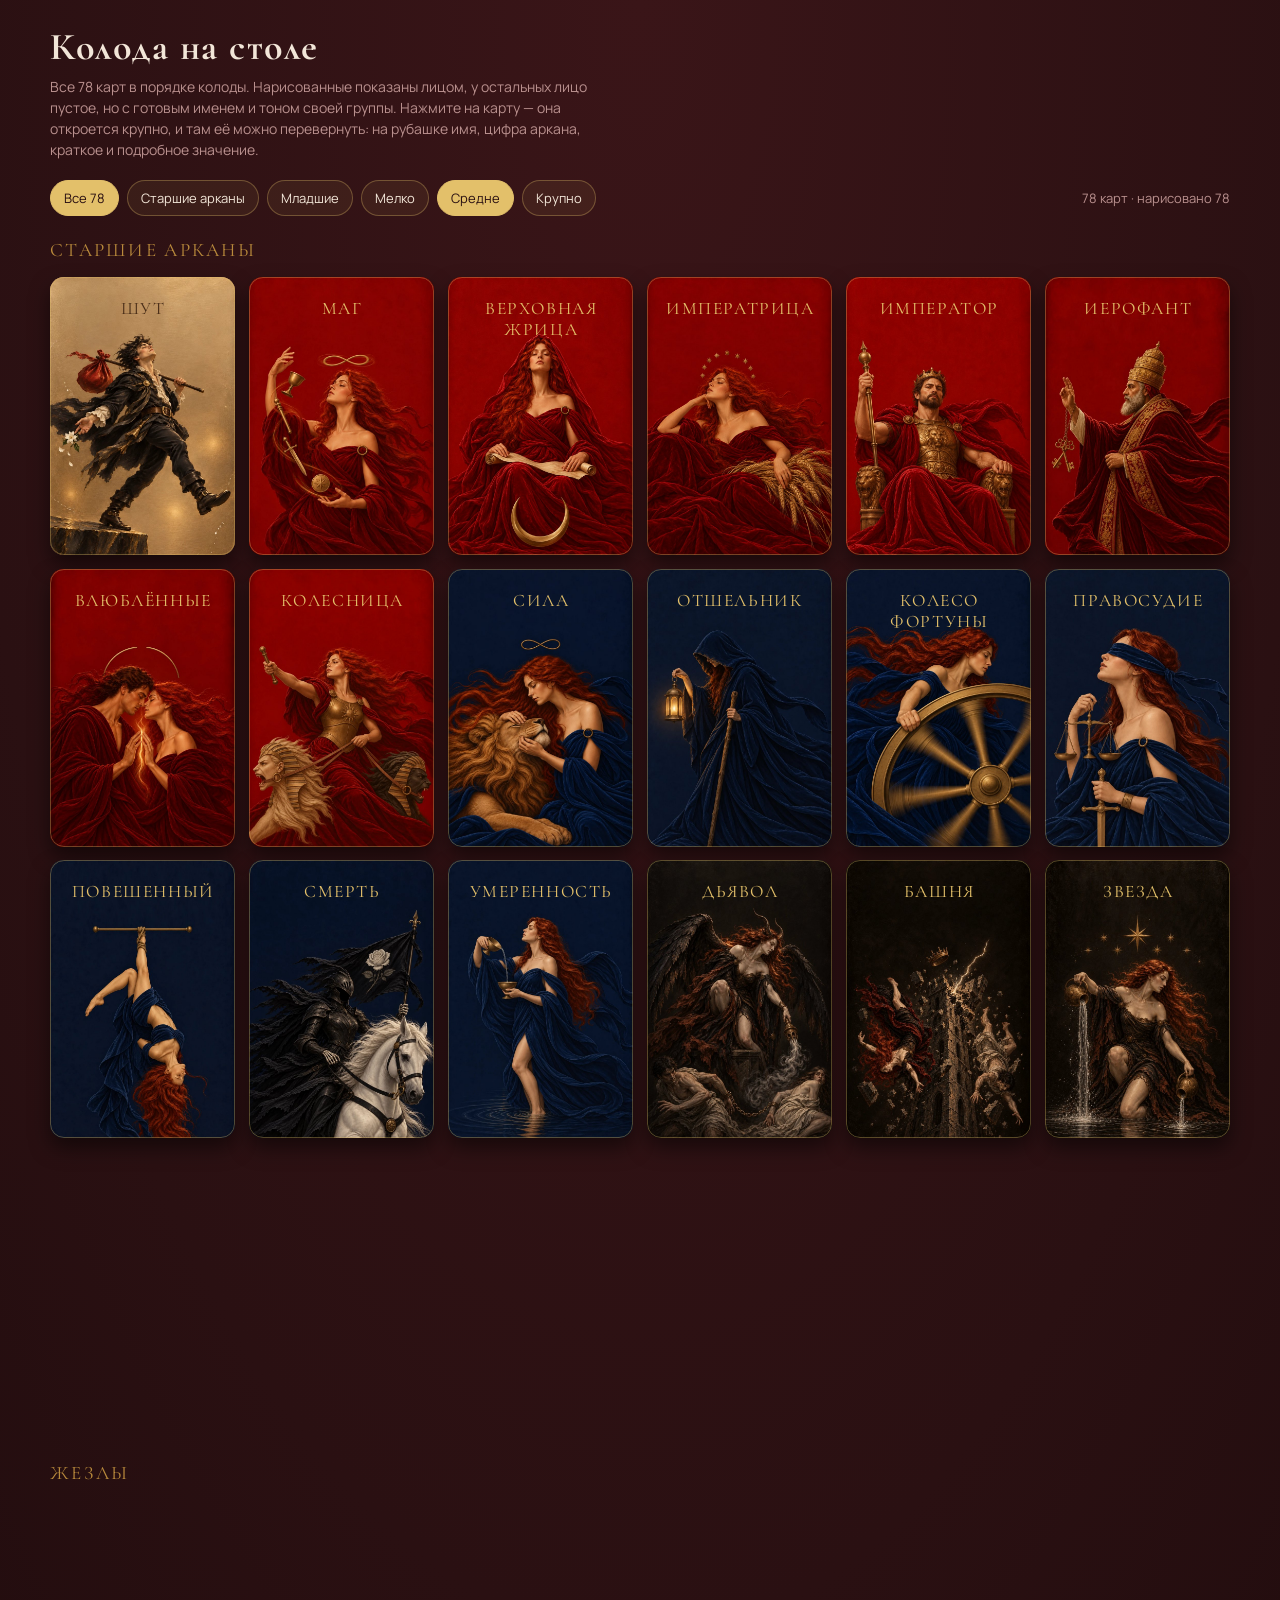
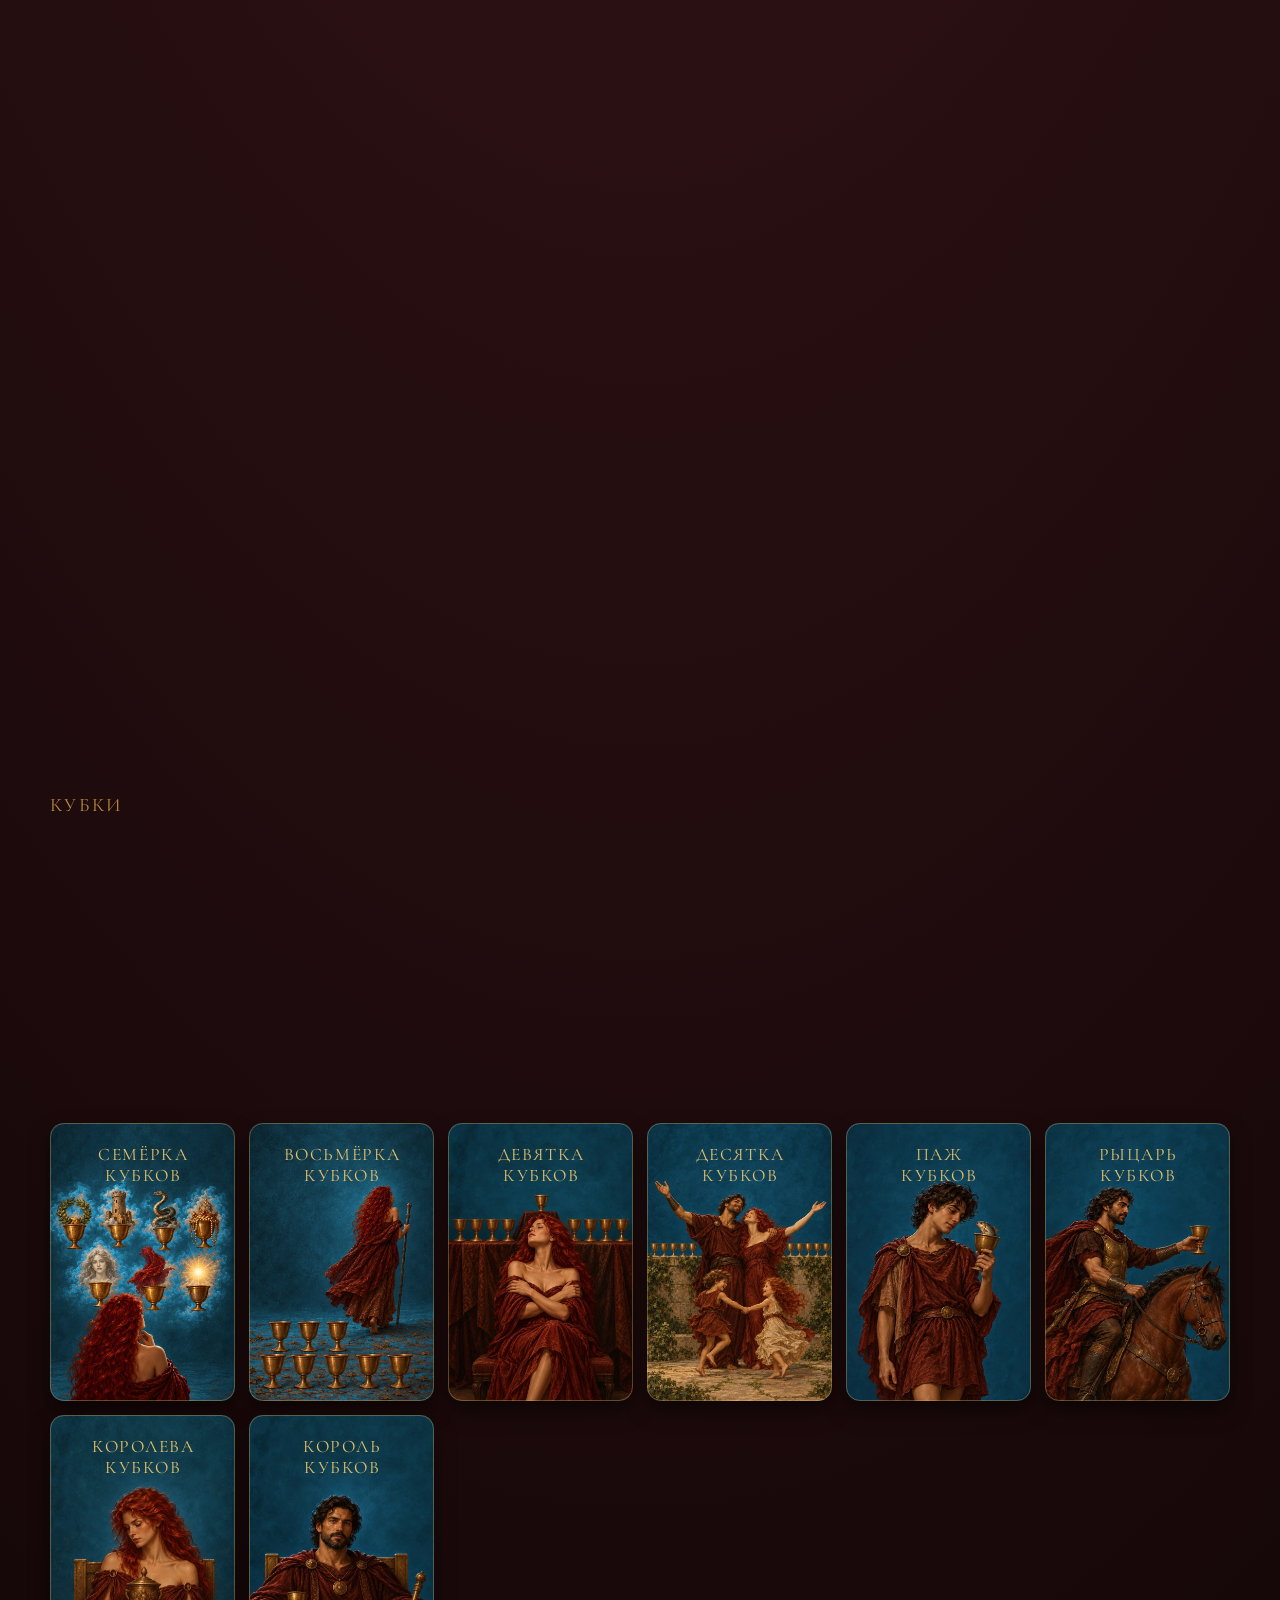
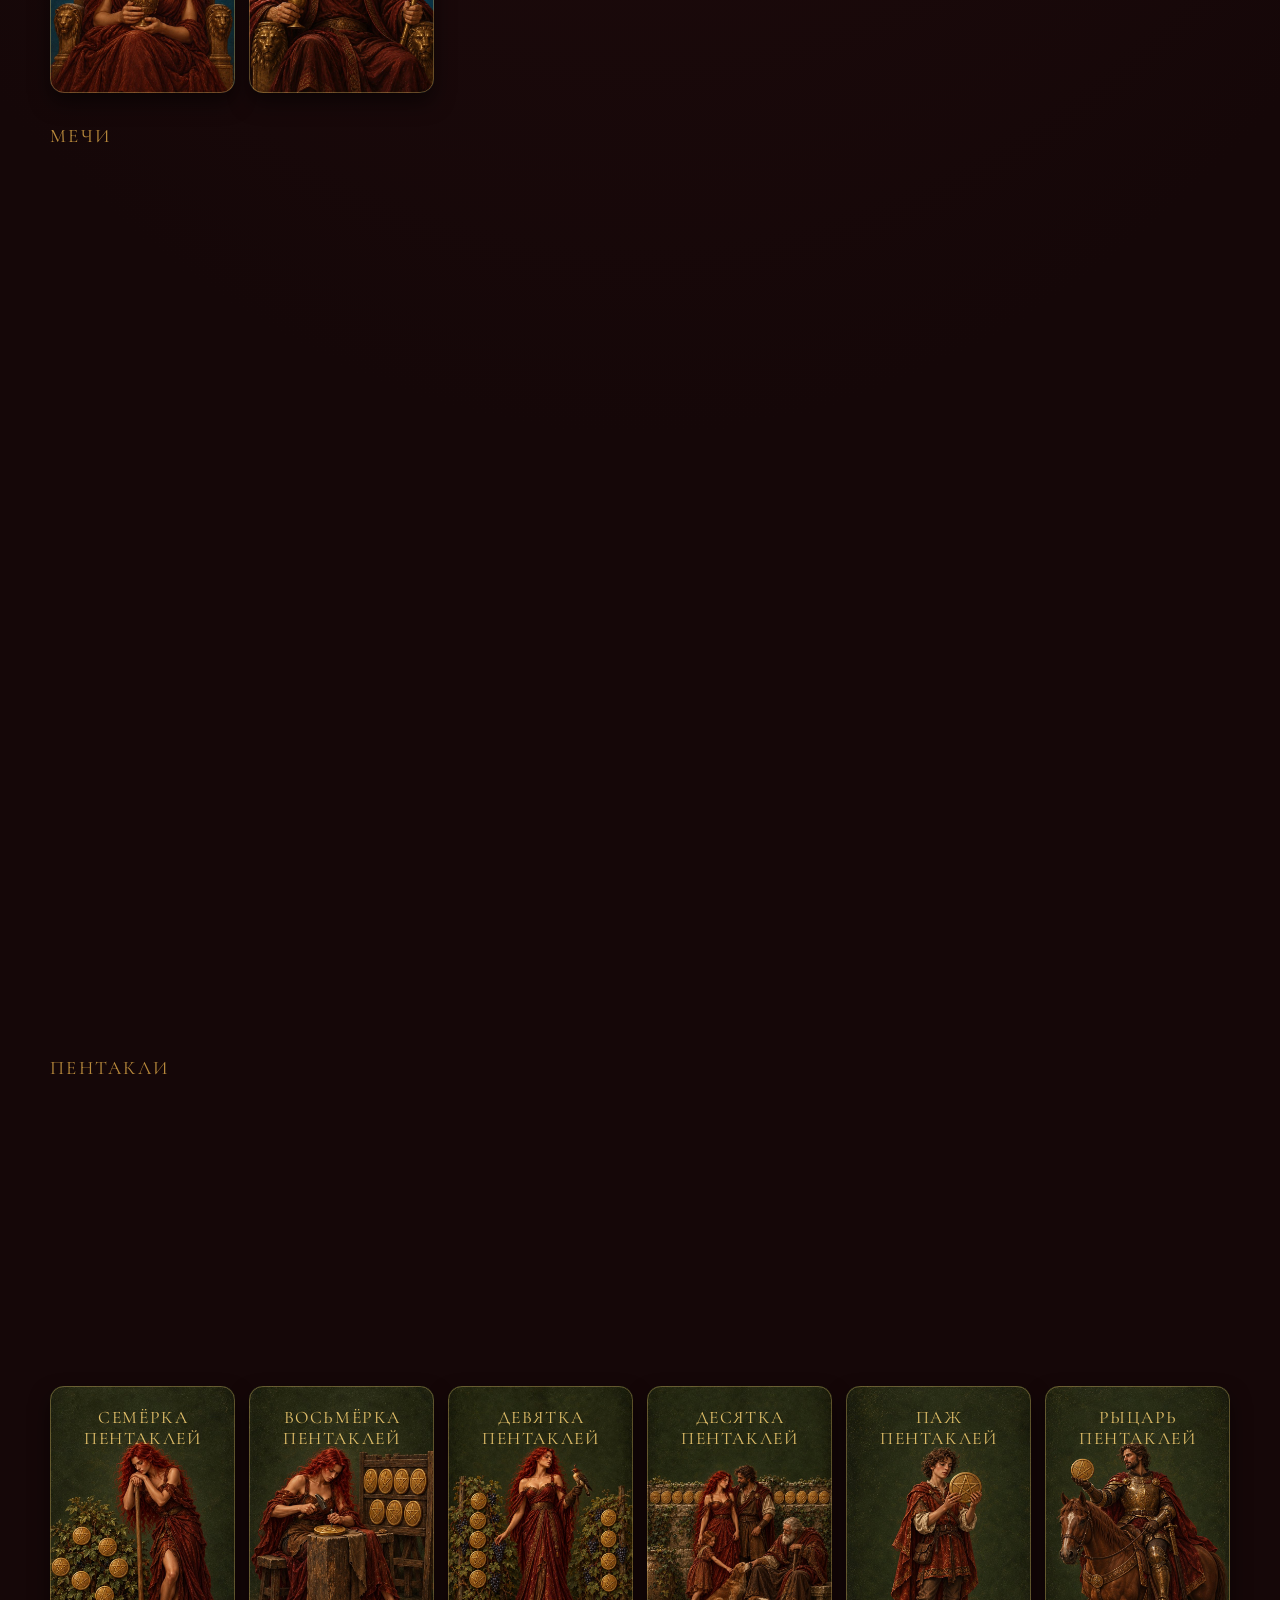
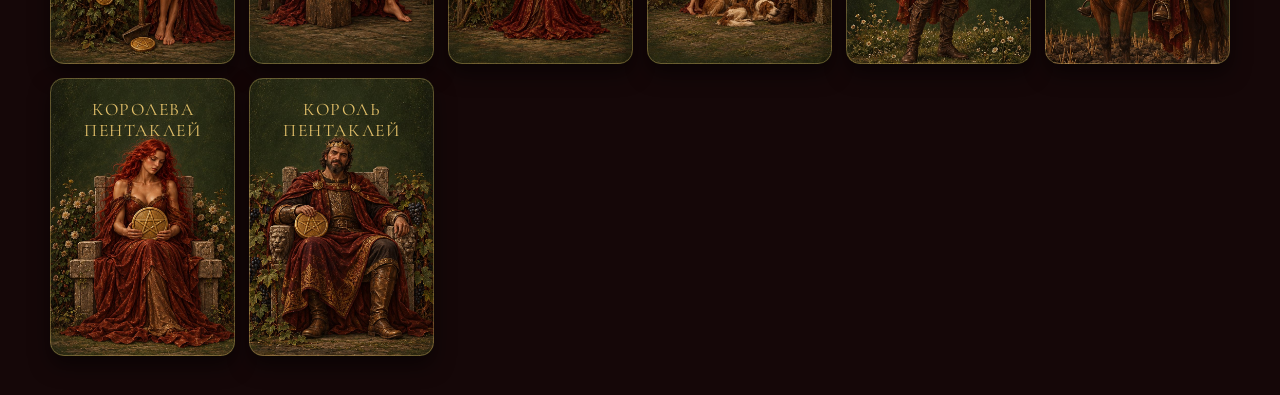
==== miniapp/deck.html @ 0ce5ab3e "Open the mini app's own door: signed API and a night-themed shell The mini app is becoming the produ" ====
<!doctype html>
<html lang="ru">
<head>
<meta charset="utf-8">
<meta name="viewport" content="width=device-width, initial-scale=1, viewport-fit=cover">
<meta name="robots" content="noindex">
<script src="https://telegram.org/js/telegram-web-app.js"></script>
<title>Колода на столе</title>
<!-- Ссылку на колоду посылают в переписке, и Telegram показывает её карточкой.
     Без этих строк карточка пустая; адрес здесь полный, потому что
     относительный в предпросмотре не раскрывается. -->
<meta property="og:type" content="website">
<meta property="og:title" content="Колода на столе">
<meta property="og:description" content="Все 78 карт: нажмите на карту, чтобы рассмотреть и перевернуть.">
<meta property="og:image" content="https://e4e4ulin-oss.github.io/tarot-bot/cover.jpg">
<meta name="twitter:card" content="summary_large_image">
<style>
  /* Доска из 78 карт; тап открывает карту крупно поверх неё.
     Размеры текста заданы в долях ширины карты, поэтому одна и та же вёрстка
     работает и на миниатюре, и на развороте. */
  :root {
    --bg: #2A1012;
    --bg-deep: #150708;
    --paper: #F2E6D8;
    --muted: #B9908E;
    --gold: #E3C06A;
    --gold-dim: #B98A3C;
    --radius: 14px;
    --card-min: 180px;

    --tone-fool: #B98D5B;
    --tone-major-1: #8F0303;
    --tone-major-2: #101A33;
    --tone-major-3: #15120F;
    --tone-wands: #6D1A01;
    --tone-cups: #123A4A;
    --tone-swords: #29232B;
    --tone-pentacles: #262813;

    --font-display: "Cormorant Garamond", Georgia, "Times New Roman", serif;
    --font-ui: "Manrope", system-ui, -apple-system, "Segoe UI", sans-serif;
    color-scheme: dark;
  }

  body {
    margin: 0;
    background: radial-gradient(120% 70% at 50% 0%, #3A1518 0%, var(--bg) 45%, var(--bg-deep) 100%);
    color: var(--paper);
    font-family: var(--font-ui);
    -webkit-font-smoothing: antialiased;
  }

  .wrap { max-width: 1180px; margin: 0 auto; padding: 24px 16px calc(40px + env(safe-area-inset-bottom, 0px)); }

  header h1 {
    font-family: var(--font-display);
    font-size: clamp(26px, 5vw, 38px);
    letter-spacing: .04em;
    margin: 0 0 6px;
    text-wrap: balance;
  }
  header p { margin: 0; color: var(--muted); font-size: 14px; line-height: 1.5; max-width: 62ch; }

  .toolbar { display: flex; flex-wrap: wrap; gap: 8px; align-items: center; margin: 20px 0 22px; }
  .chip {
    font: inherit; font-size: 13px; padding: 7px 13px; min-height: 36px;
    border-radius: 999px;
    border: 1px solid rgba(227, 192, 106, .32);
    background: rgba(227, 192, 106, .07);
    color: var(--paper); cursor: pointer;
  }
  .chip[aria-pressed="true"] { background: var(--gold); border-color: var(--gold); color: #2A1012; }
  .chip:focus-visible, .card:focus-visible, .close:focus-visible { outline: 2px solid var(--gold); outline-offset: 3px; }
  .count { color: var(--muted); font-size: 13px; margin-left: auto; }

  .grid { display: grid; grid-template-columns: repeat(auto-fill, minmax(var(--card-min), 1fr)); gap: 14px; }
  .group-title {
    grid-column: 1 / -1;
    font-family: var(--font-display);
    font-size: 19px; letter-spacing: .12em; text-transform: uppercase;
    color: var(--gold-dim); margin: 18px 0 2px;
  }
  .group-title:first-child { margin-top: 0; }

  /* --- карта --- */
  .slot { perspective: 1200px; container-type: inline-size; }
  .card {
    position: relative; width: 100%; aspect-ratio: 2 / 3;
    transform-style: preserve-3d;
    transition: transform 620ms cubic-bezier(.2, .8, .2, 1);
    border: 0; padding: 0; background: none; display: block; cursor: pointer;
  }
  .card.flipped { transform: rotateY(180deg); }

  .side {
    position: absolute; inset: 0;
    border-radius: var(--radius); overflow: hidden;
    backface-visibility: hidden; -webkit-backface-visibility: hidden;
    box-shadow: 0 1px 0 rgba(255,228,184,.18) inset, 0 10px 20px rgba(0,0,0,.5);
  }
  .side::after {
    content: ""; position: absolute; inset: 0; border-radius: inherit;
    border: 1px solid rgba(227,192,106,.34); pointer-events: none;
  }
  .side img { width: 100%; height: 100%; object-fit: cover; display: block; }
  .back { transform: rotateY(180deg); }

  .face { background: var(--tone, var(--tone-major-1)); }
  .face.pending::before {
    content: ""; position: absolute;
    left: 12%; right: 12%; top: 30%; bottom: 10%;
    border: 1px dashed color-mix(in srgb, var(--card-ink) 30%, transparent);
    border-radius: 8px;
  }
  .face.pending .waiting {
    position: absolute; left: 0; right: 0; top: 54%;
    text-align: center;
    font-size: 11px; font-size: 5cqw;
    letter-spacing: .16em; text-transform: uppercase;
    color: color-mix(in srgb, var(--card-ink) 50%, transparent);
  }

  /* Лицо: только имя */
  .title {
    position: absolute; top: 8%; left: 6%; right: 6%;
    text-align: center;
    color: var(--card-ink, var(--gold));
    font-family: var(--font-display);
    line-height: 1.1;
  }
  .title .name { font-size: 17px; font-size: 9.5cqw; letter-spacing: .09em; text-indent: .09em; }
  .title .name.second { margin-top: .08em; }

  /* Рубашка: имя с цифрой, краткое, подробное */
  .copy {
    position: absolute;
    left: 21.5%; right: 21.5%; top: 24%; bottom: 27%;
    display: flex; flex-direction: column; justify-content: flex-start;
    gap: .9em;
    text-align: center;
    font-family: var(--font-display);
    color: var(--card-ink, var(--gold));
  }
  .copy .name { font-size: 11px; font-size: 6cqw; letter-spacing: .08em; line-height: 1.12; }
  .copy .name.second { margin-top: .08em; }
  .copy .motto {
    font-family: var(--font-ui);
    font-size: 7px; font-size: 3.1cqw;
    letter-spacing: .1em; text-transform: uppercase;
    color: color-mix(in srgb, var(--card-ink, var(--gold)) 70%, transparent);
    margin-top: .5em;
  }
  .copy .card-text {
    font-size: 9px; font-size: 5cqw;
    line-height: 1.35;
    color: color-mix(in srgb, var(--card-ink, var(--gold)) 88%, transparent);
  }
  .numeral { font-size: .64em; letter-spacing: .08em; opacity: .85; }

  /* --- разворот --- */
  .viewer {
    position: fixed; inset: 0; z-index: 10;
    display: flex; flex-direction: column; align-items: center; justify-content: center;
    gap: 18px;
    padding: calc(16px + env(safe-area-inset-top, 0px)) 16px calc(16px + env(safe-area-inset-bottom, 0px));
    background: rgba(12, 5, 6, .88);
    backdrop-filter: blur(8px);
  }
  .viewer[hidden] { display: none; }
  .viewer .slot { width: min(86vw, calc((100svh - 150px) / 1.5), 420px); }
  .viewer .card { box-shadow: none; }
  .viewer-hint { color: var(--muted); font-size: 13px; letter-spacing: .06em; text-transform: uppercase; }
  .close {
    position: absolute; top: calc(10px + env(safe-area-inset-top, 0px)); right: 12px;
    width: 44px; height: 44px; border-radius: 999px;
    border: 1px solid rgba(227,192,106,.3);
    background: rgba(0,0,0,.35); color: var(--paper);
    font-size: 20px; line-height: 1; cursor: pointer;
  }

  @media (prefers-reduced-motion: reduce) { .card { transition-duration: 1ms; } }

  /* В Telegram страница лежит под системной шторкой: нижний отступ по вырезу */
  html.in-telegram body { padding-bottom: env(safe-area-inset-bottom); }
</style>
<link rel="stylesheet" href="https://fonts.googleapis.com/css2?family=Cormorant+Garamond:wght@400;500&family=Manrope:wght@400;500&display=swap">
</head>
<body>

<div class="wrap">
  <header>
    <h1>Колода на столе</h1>
    <p>Все 78 карт в порядке колоды. Нарисованные показаны лицом, у остальных лицо пустое,
      но с готовым именем и тоном своей группы. Нажмите на карту — она откроется крупно,
      и там её можно перевернуть: на рубашке имя, цифра аркана, краткое и подробное значение.</p>
  </header>

  <div class="toolbar">
    <button class="chip" data-filter="all" aria-pressed="true">Все 78</button>
    <button class="chip" data-filter="major">Старшие арканы</button>
    <button class="chip" data-filter="minor">Младшие</button>
    <button class="chip" data-size="132">Мелко</button>
    <button class="chip" data-size="180" aria-pressed="true">Средне</button>
    <button class="chip" data-size="264">Крупно</button>
    <span class="count" id="count"></span>
  </div>

  <div class="grid" id="grid"></div>
</div>

<div class="viewer" id="viewer" hidden>
  <button class="close" id="close" aria-label="Закрыть">✕</button>
  <div class="slot" id="viewer-slot"></div>
  <div class="viewer-hint" id="viewer-hint">Нажмите на карту, чтобы перевернуть</div>
</div>

<script>
  const GOLD = 'var(--gold)';
  const DARK = '#4A2E18';
  // Telegram кэширует мини-приложение надолго. Бот открывает колоду с меткой
  // времени в адресе, и эту же метку страница приписывает к своим файлам:
  // перерисованная карта тогда доезжает, а не остаётся прежней.
  const STAMP = new URLSearchParams(location.search).get('v');
  const V = STAMP ? `?v=${encodeURIComponent(STAMP)}` : '';

  const TONES = {
    fool:      { bg: 'var(--tone-fool)',      ink: DARK, back: 'backs/back-fool.jpg' },
    major1:    { bg: 'var(--tone-major-1)',   ink: GOLD, back: 'backs/back-major1.jpg' },
    major2:    { bg: 'var(--tone-major-2)',   ink: GOLD, back: 'backs/back-major2.jpg' },
    major3:    { bg: 'var(--tone-major-3)',   ink: GOLD, back: 'backs/back-major3.jpg' },
    wands:     { bg: 'var(--tone-wands)',     ink: GOLD, back: 'backs/back-wands.jpg' },
    cups:      { bg: 'var(--tone-cups)',      ink: GOLD, back: 'backs/back-cups.jpg' },
    swords:    { bg: 'var(--tone-swords)',    ink: GOLD, back: 'backs/back-swords.jpg' },
    pentacles: { bg: 'var(--tone-pentacles)', ink: GOLD, back: 'backs/back-pentacles.jpg' },
  };
  const SUIT_TITLES = {
    major: 'Старшие арканы', wands: 'Жезлы', cups: 'Кубки', swords: 'Мечи', pentacles: 'Пентакли',
  };
  // Нарисованные карты: лицо берётся из cards/, остальные показывают пустое поле
  const PAINTED = new Set(["major_00", "major_01", "major_02", "major_03", "major_04", "major_05", "major_06", "major_07", "major_08", "major_09", "major_10", "major_11", "major_12", "major_13", "major_14", "major_15", "major_16", "major_17", "major_18", "major_19", "major_20", "major_21", "wands_01", "wands_02", "wands_03", "wands_04", "wands_05", "wands_06", "wands_07", "wands_08", "wands_09", "wands_10", "wands_11", "wands_12", "wands_13", "wands_14", "cups_01", "cups_02", "cups_03", "cups_04", "cups_05", "cups_06", "cups_07", "cups_08", "cups_09", "cups_10", "cups_11", "cups_12", "cups_13", "cups_14", "swords_01", "swords_02", "swords_03", "swords_04", "swords_05", "swords_06", "swords_07", "swords_08", "swords_09", "swords_10", "swords_11", "swords_12", "swords_13", "swords_14", "pentacles_01", "pentacles_02", "pentacles_03", "pentacles_04", "pentacles_05", "pentacles_06", "pentacles_07", "pentacles_08", "pentacles_09", "pentacles_10", "pentacles_11", "pentacles_12", "pentacles_13", "pentacles_14"]);

  function toneFor(card) {
    if (card.group !== 'major') return TONES[card.group];
    if (card.order === 0) return TONES.fool;
    if (card.order <= 7) return TONES.major1;
    if (card.order <= 14) return TONES.major2;
    return TONES.major3;
  }

  // Имя занимает максимум две строки: одно слово — цифра на вторую строку,
  // два слова — вторым словом, цифра сразу за ним.
  function nameLines(card, withNumeral) {
    const words = card.name.toUpperCase().split(/\s+/);
    const numeral = withNumeral && card.numeral
      ? `<span class="numeral">(${card.numeral})</span>` : '';
    if (words.length === 1) return [words[0], numeral];
    const [first, ...rest] = words;
    return [first, [rest.join(' '), numeral].filter(Boolean).join(' ')];
  }

  function nameHtml(card, withNumeral) {
    const [one, two] = nameLines(card, withNumeral);
    return `<div class="name">${one}</div>` + (two ? `<div class="name second">${two}</div>` : '');
  }

  // Краткое описание: одна строка, не длиннее двух слов
  function motto(card) {
    return card.mini.split(',')[0].trim().split(/\s+/).slice(0, 2).join(' ');
  }

  function cardHtml(card) {
    const tone = toneFor(card);
    const painted = PAINTED.has(card.id) ? `cards/${card.id}.jpg${V}` : null;
    return `
      <button class="card" aria-label="${card.name}" aria-pressed="false">
        <div class="side face${painted ? '' : ' pending'}" style="--tone:${tone.bg};--card-ink:${tone.ink}">
          ${painted ? `<img src="${painted}" alt="${card.name}">` : ''}
          <div class="title">${nameHtml(card, false)}</div>
          ${painted ? '' : '<div class="waiting">не нарисована</div>'}
        </div>
        <div class="side back" style="--card-ink:${tone.ink}">
          <img src="${tone.back}${V}" alt="Рубашка карты" loading="lazy">
          <div class="copy">
            <div>${nameHtml(card, true)}<div class="motto">${motto(card)}</div></div>
            <div class="card-text">${card.text}</div>
          </div>
        </div>
      </button>`;
  }

  // --- разворот ---
  const viewer = document.getElementById('viewer');
  const viewerSlot = document.getElementById('viewer-slot');
  const viewerHint = document.getElementById('viewer-hint');
  let lastOpener = null;

  function openCard(card, opener) {
    lastOpener = opener;
    viewerSlot.innerHTML = cardHtml(card);
    const big = viewerSlot.querySelector('.card');
    big.addEventListener('click', () => {
      const flipped = big.classList.toggle('flipped');
      big.setAttribute('aria-pressed', String(flipped));
      viewerHint.textContent = flipped ? 'Обратная сторона' : 'Нажмите на карту, чтобы перевернуть';
    });
    viewerHint.textContent = 'Нажмите на карту, чтобы перевернуть';
    viewer.hidden = false;
    document.getElementById('close').focus();
  }

  function closeCard() {
    viewer.hidden = true;
    viewerSlot.textContent = '';
    if (lastOpener) lastOpener.focus();
  }

  document.getElementById('close').addEventListener('click', closeCard);
  viewer.addEventListener('click', (event) => { if (event.target === viewer) closeCard(); });
  document.addEventListener('keydown', (event) => {
    if (event.key === 'Escape' && !viewer.hidden) closeCard();
  });

  // --- доска ---
  const grid = document.getElementById('grid');
  const count = document.getElementById('count');
  let cards = [];

  function render(filter) {
    grid.textContent = '';
    const shown = cards.filter((c) =>
      filter === 'all' || (filter === 'major' ? c.group === 'major' : c.group !== 'major'));

    let currentGroup = null;
    for (const card of shown) {
      if (card.group !== currentGroup) {
        currentGroup = card.group;
        const heading = document.createElement('div');
        heading.className = 'group-title';
        heading.textContent = SUIT_TITLES[currentGroup] || currentGroup;
        grid.append(heading);
      }
      const slot = document.createElement('div');
      slot.className = 'slot';
      slot.innerHTML = cardHtml(card);
      const button = slot.querySelector('.card');
      button.addEventListener('click', () => openCard(card, button));
      grid.append(slot);
    }
    count.textContent = `${shown.length} карт · нарисовано ${cards.filter((c) => PAINTED.has(c.id)).length}`;
  }

  fetch(`cards.json${V}`)
    .then((r) => r.json())
    .then((data) => { cards = data; render('all'); })
    .catch(() => { count.textContent = 'Не удалось загрузить колоду'; });

  function pressGroup(chip, group) {
    for (const other of document.querySelectorAll(`.chip[data-${group}]`)) {
      other.setAttribute('aria-pressed', String(other === chip));
    }
  }

  for (const chip of document.querySelectorAll('.chip[data-filter]')) {
    chip.addEventListener('click', () => { pressGroup(chip, 'filter'); render(chip.dataset.filter); });
  }
  for (const chip of document.querySelectorAll('.chip[data-size]')) {
    chip.addEventListener('click', () => {
      document.documentElement.style.setProperty('--card-min', chip.dataset.size + 'px');
      pressGroup(chip, 'size');
    });
  }
</script>

<script>
  // --- Telegram ---
  // Страница должна работать и в обычном браузере: внутри Telegram появляется
  // window.Telegram.WebApp, снаружи — нет, и тогда весь этот блок просто молчит.
  (function () {
    const tg = window.Telegram && window.Telegram.WebApp;
    if (!tg) return;

    tg.ready();
    tg.expand();
    const ink = getComputedStyle(document.documentElement);
    const deep = ink.getPropertyValue('--bg-deep').trim();
    if (tg.setHeaderColor) tg.setHeaderColor(deep);
    if (tg.setBackgroundColor) tg.setBackgroundColor(deep);
    document.documentElement.classList.add('in-telegram');

    // Системная кнопка «назад» закрывает разворот, а не приложение
    const viewer = document.getElementById('viewer');
    const close = document.getElementById('close');
    tg.BackButton.onClick(() => close.click());

    new MutationObserver(() => {
      if (viewer.hidden) tg.BackButton.hide();
      else tg.BackButton.show();
    }).observe(viewer, { attributes: true, attributeFilter: ['hidden'] });

    // Отклик на переворот карты: тихий, короткий
    document.addEventListener('click', (event) => {
      if (!event.target.closest('.card')) return;
      if (tg.HapticFeedback) tg.HapticFeedback.impactOccurred('light');
    }, true);
  })();
</script>
</body>
</html>
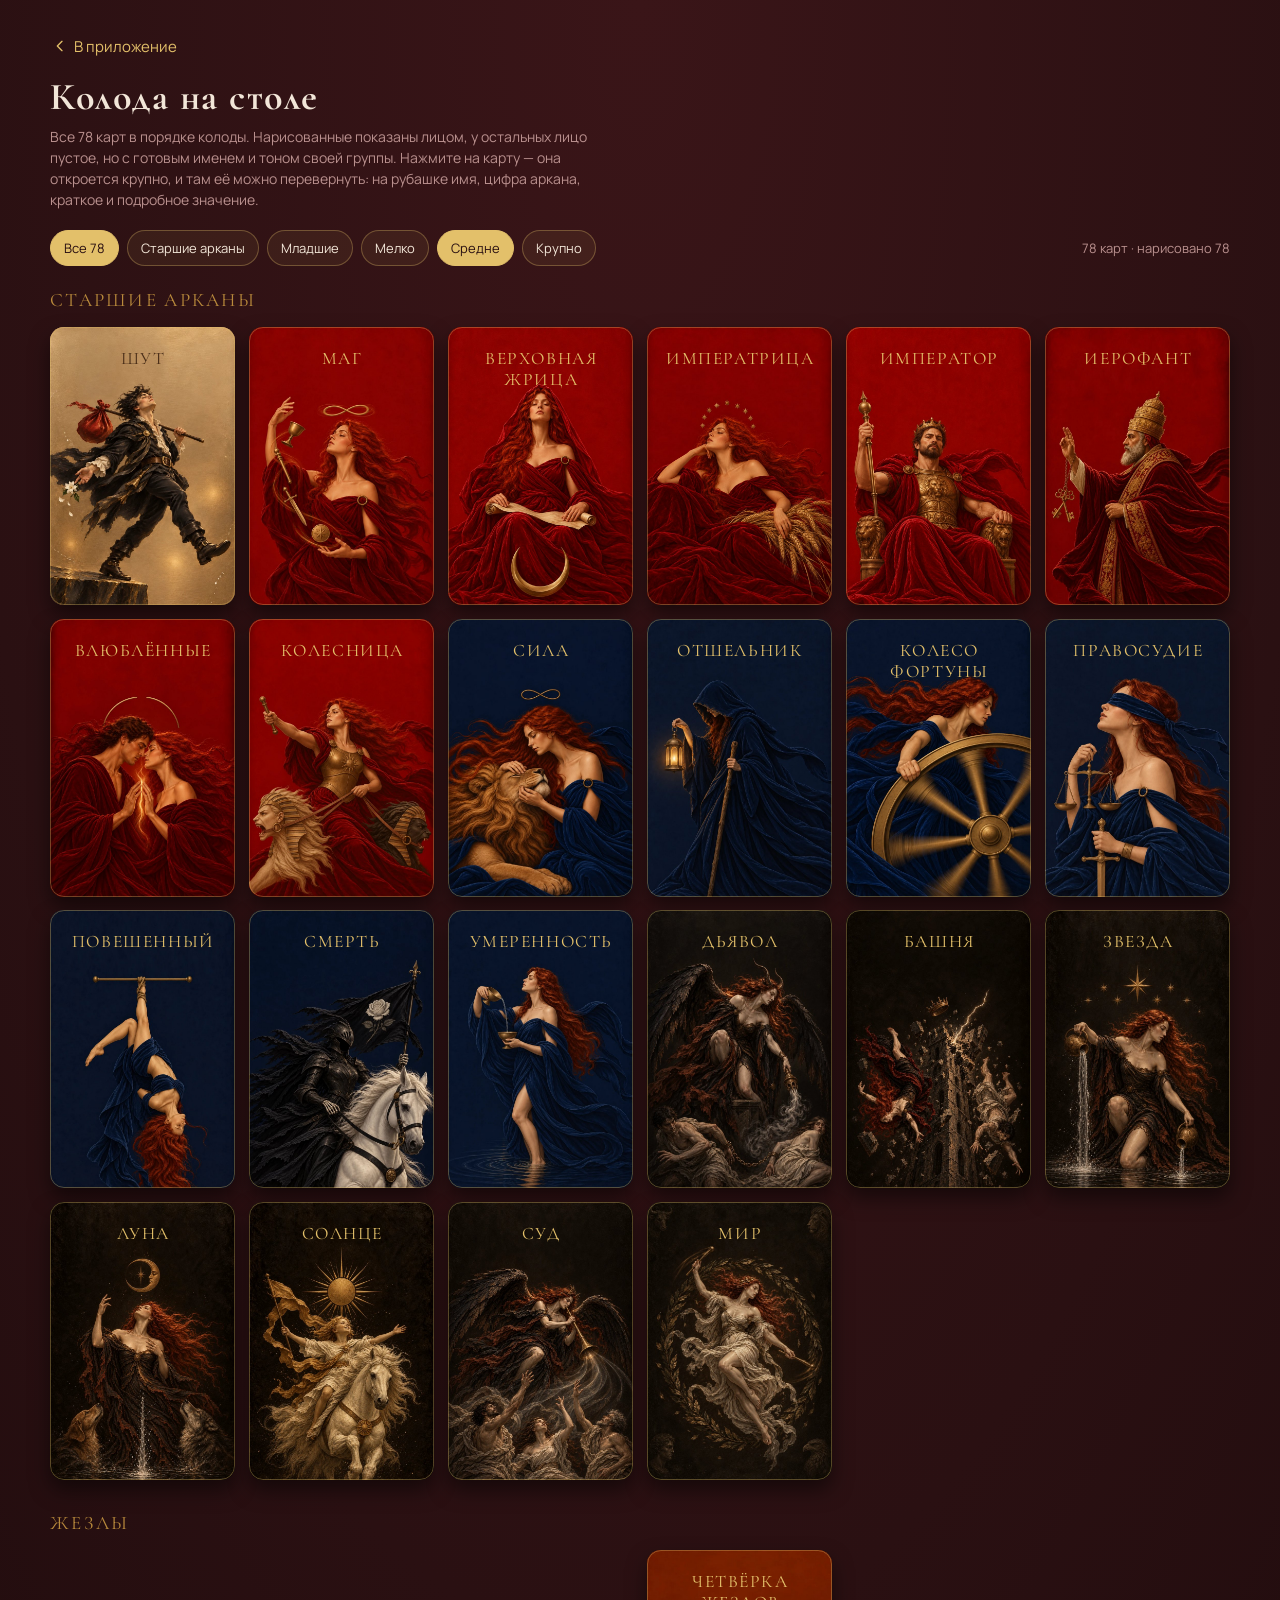
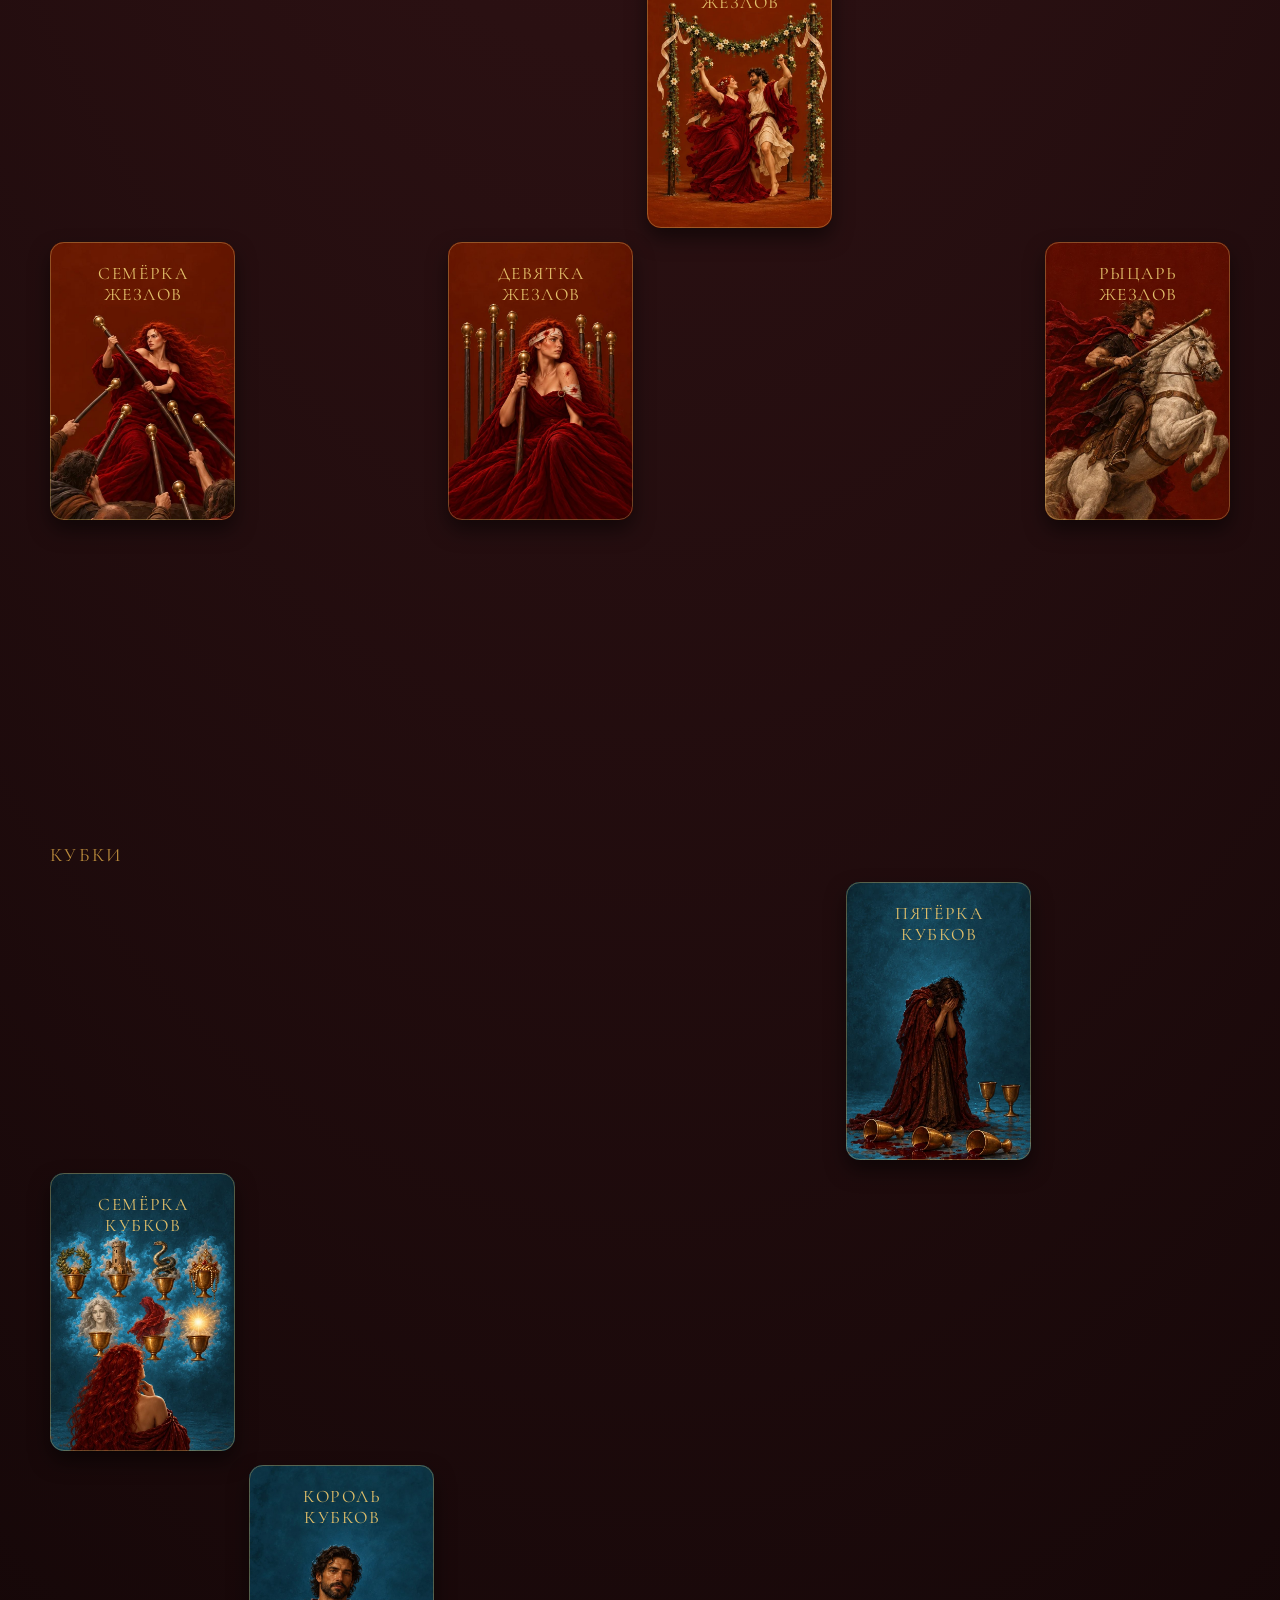
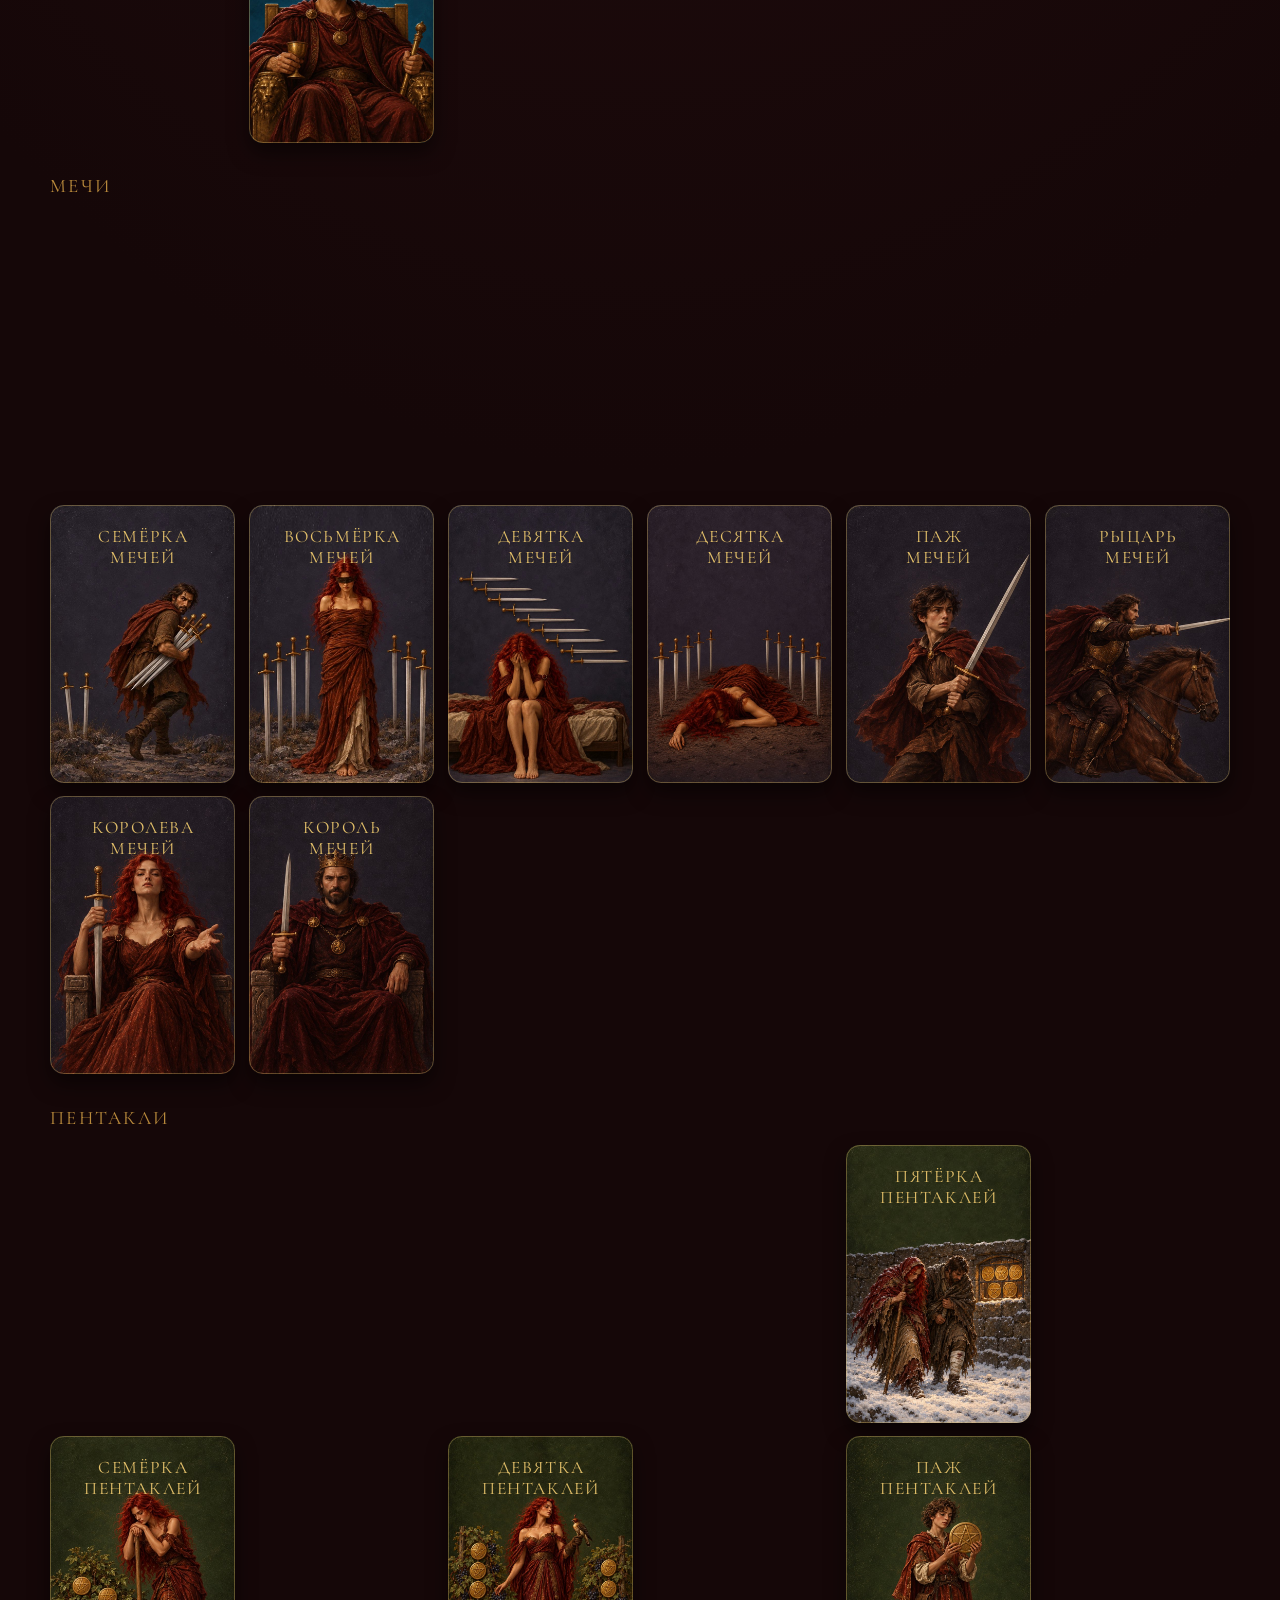
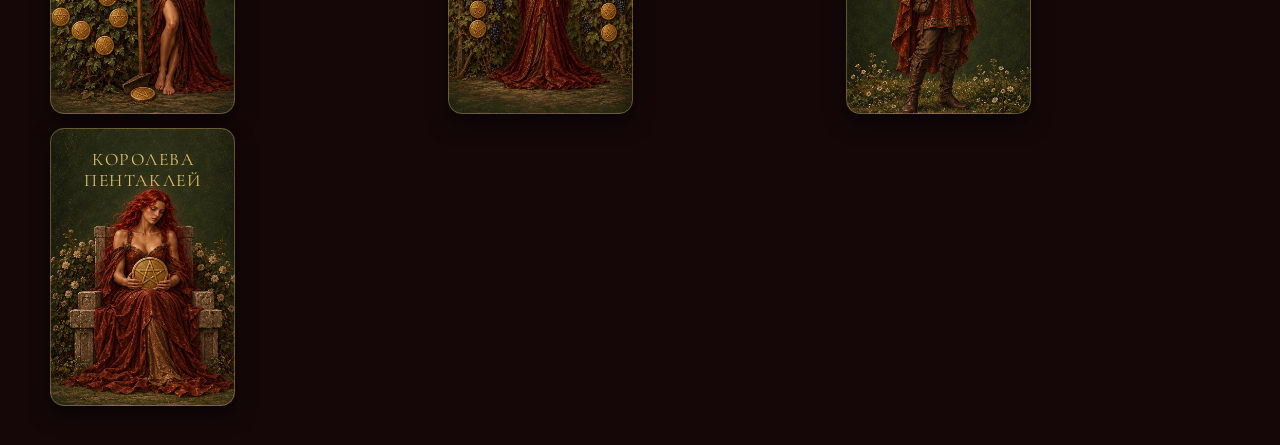
==== commit f45ad019: "Give the deck a way out The deck is its own page, with none of the app's tabs on it, and the system " ====
--- a/miniapp/deck.html
+++ b/miniapp/deck.html
@@ -52,6 +52,16 @@
 
   .wrap { max-width: 1180px; margin: 0 auto; padding: 24px 16px calc(40px + env(safe-area-inset-bottom, 0px)); }
 
+  /* Колода — отдельная страница, и уйти с неё можно только отсюда: вкладок
+     приложения здесь нет. Ссылка стоит первой, до заголовка. */
+  .leave {
+    display: inline-flex; align-items: center; gap: 6px;
+    min-height: 44px; margin: 0 0 6px; padding: 0 2px;
+    border: 0; background: none; cursor: pointer;
+    font: inherit; font-size: 15px; color: var(--gold);
+  }
+  .leave svg { width: 16px; height: 16px; fill: none; stroke: currentColor; stroke-width: 2; }
+
   header h1 {
     font-family: var(--font-display);
     font-size: clamp(26px, 5vw, 38px);
@@ -189,6 +199,10 @@
 
 <div class="wrap">
   <header>
+    <button class="leave" id="leave" type="button">
+      <svg viewBox="0 0 24 24"><path d="M15 5l-7 7 7 7" stroke-linecap="round" stroke-linejoin="round"/></svg>
+      В приложение
+    </button>
     <h1>Колода на столе</h1>
     <p>Все 78 карт в порядке колоды. Нарисованные показаны лицом, у остальных лицо пустое,
       но с готовым именем и тоном своей группы. Нажмите на карту — она откроется крупно,
@@ -320,6 +334,21 @@
     if (event.key === 'Escape' && !viewer.hidden) closeCard();
   });
 
+  // --- выход в приложение ---
+  // Возврат по истории сохраняет вкладку и прокрутку приложения; если истории
+  // нет (колоду открыли ссылкой напрямую), уходим на страницу приложения,
+  // сохранив метку версии из адреса.
+  function leaveToApp() {
+    const came = document.referrer && document.referrer.indexOf(location.origin) === 0;
+    if (came && history.length > 1) {
+      history.back();
+      return;
+    }
+    location.href = `index.html${location.search}`;
+  }
+
+  document.getElementById('leave').addEventListener('click', leaveToApp);
+
   // --- доска ---
   const grid = document.getElementById('grid');
   const count = document.getElementById('count');
@@ -387,15 +416,16 @@
     if (tg.setBackgroundColor) tg.setBackgroundColor(deep);
     document.documentElement.classList.add('in-telegram');
 
-    // Системная кнопка «назад» закрывает разворот, а не приложение
+    // Системная кнопка «назад» нужна здесь всегда: открыта карта — закрывает
+    // её, закрыта — уводит в приложение. Раньше она пряталась на доске, и уйти
+    // из колоды было некуда: вкладок на этой странице нет.
     const viewer = document.getElementById('viewer');
     const close = document.getElementById('close');
-    tg.BackButton.onClick(() => close.click());
-
-    new MutationObserver(() => {
-      if (viewer.hidden) tg.BackButton.hide();
-      else tg.BackButton.show();
-    }).observe(viewer, { attributes: true, attributeFilter: ['hidden'] });
+    tg.BackButton.onClick(() => {
+      if (viewer.hidden) leaveToApp();
+      else close.click();
+    });
+    tg.BackButton.show();
 
     // Отклик на переворот карты: тихий, короткий
     document.addEventListener('click', (event) => {
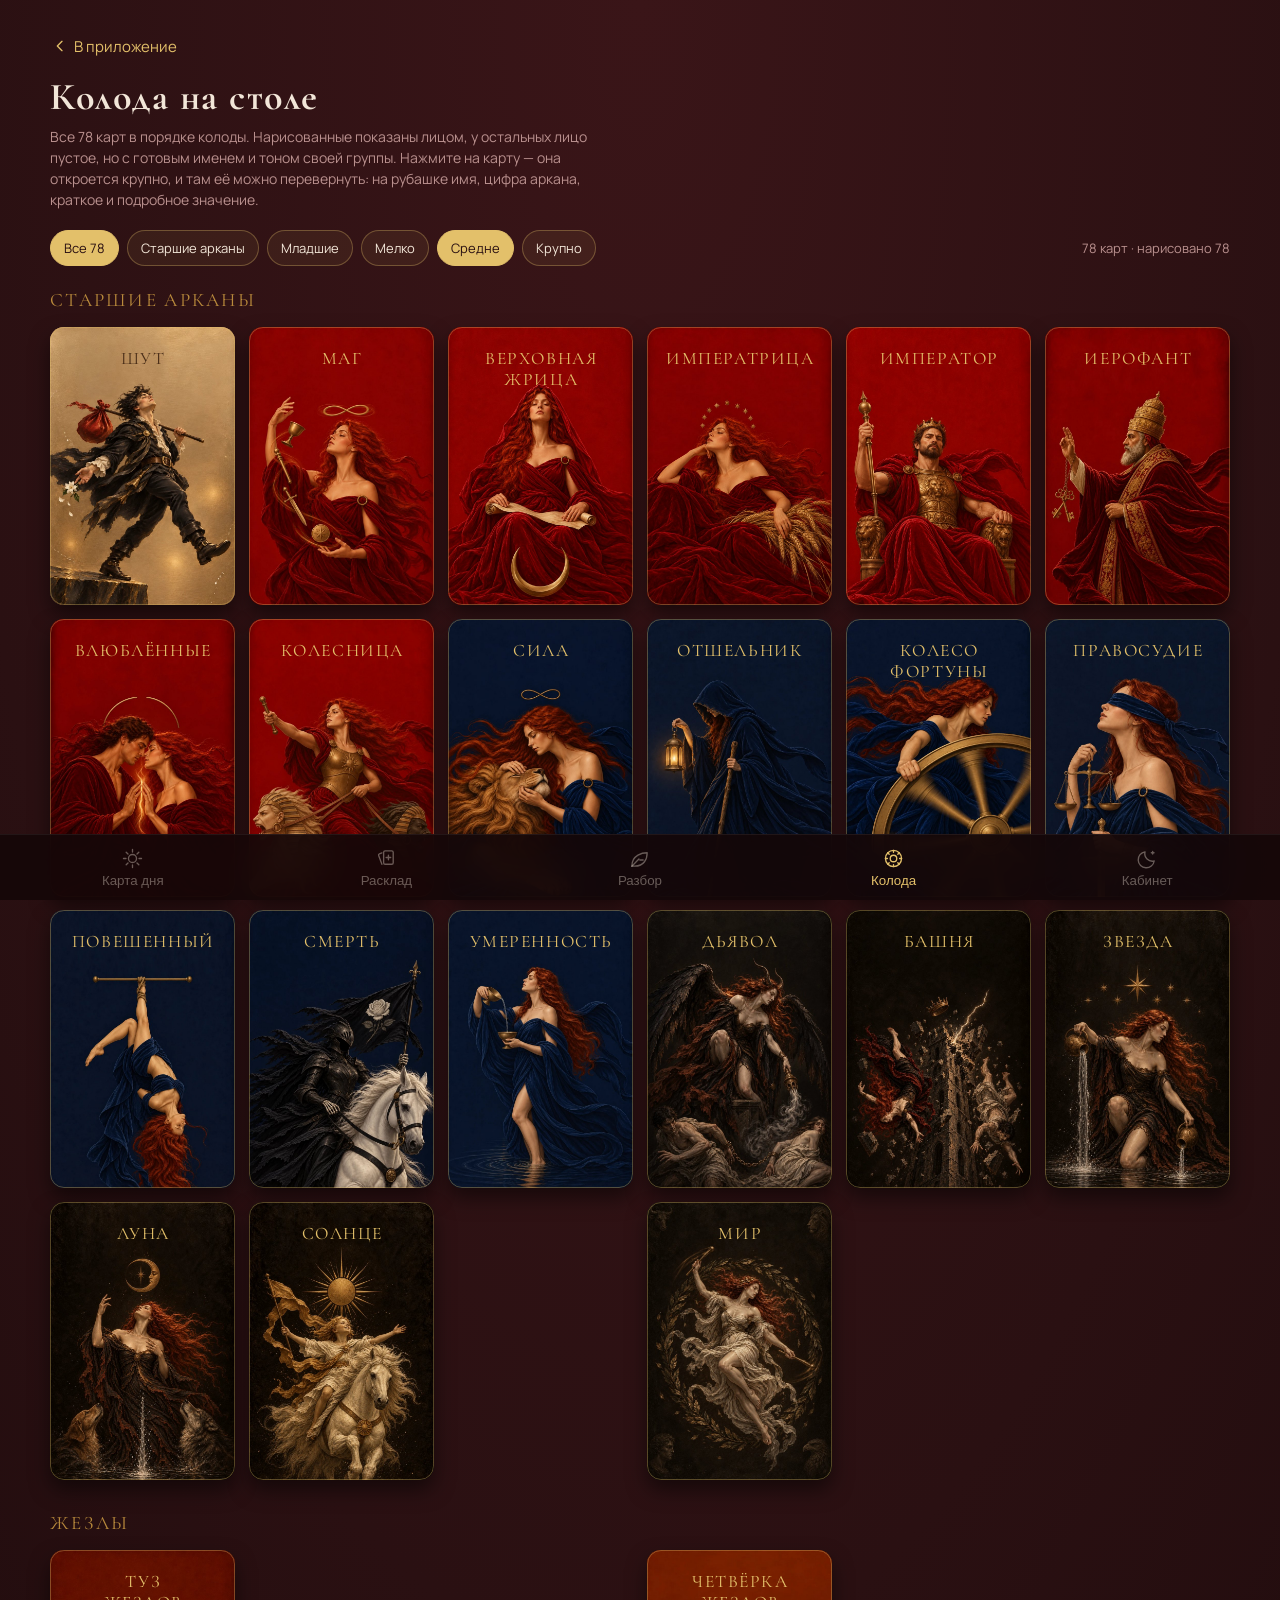
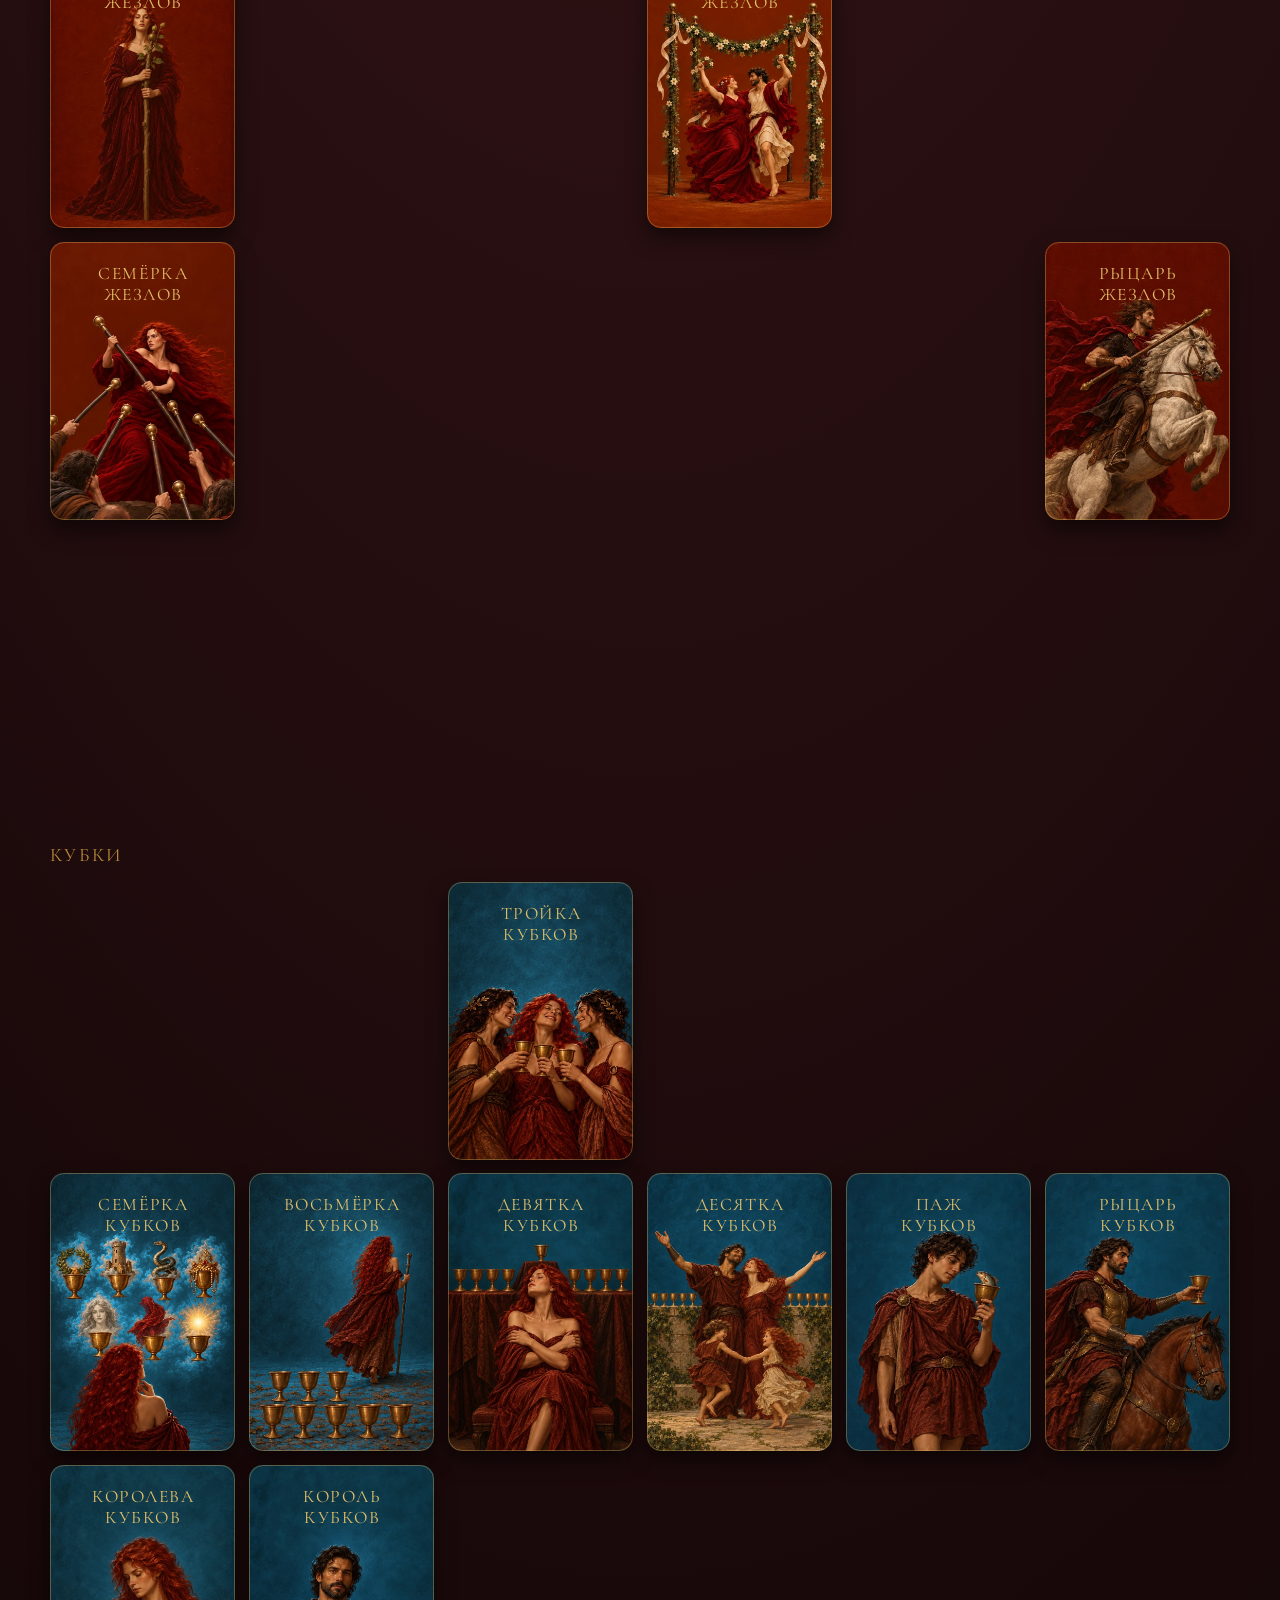
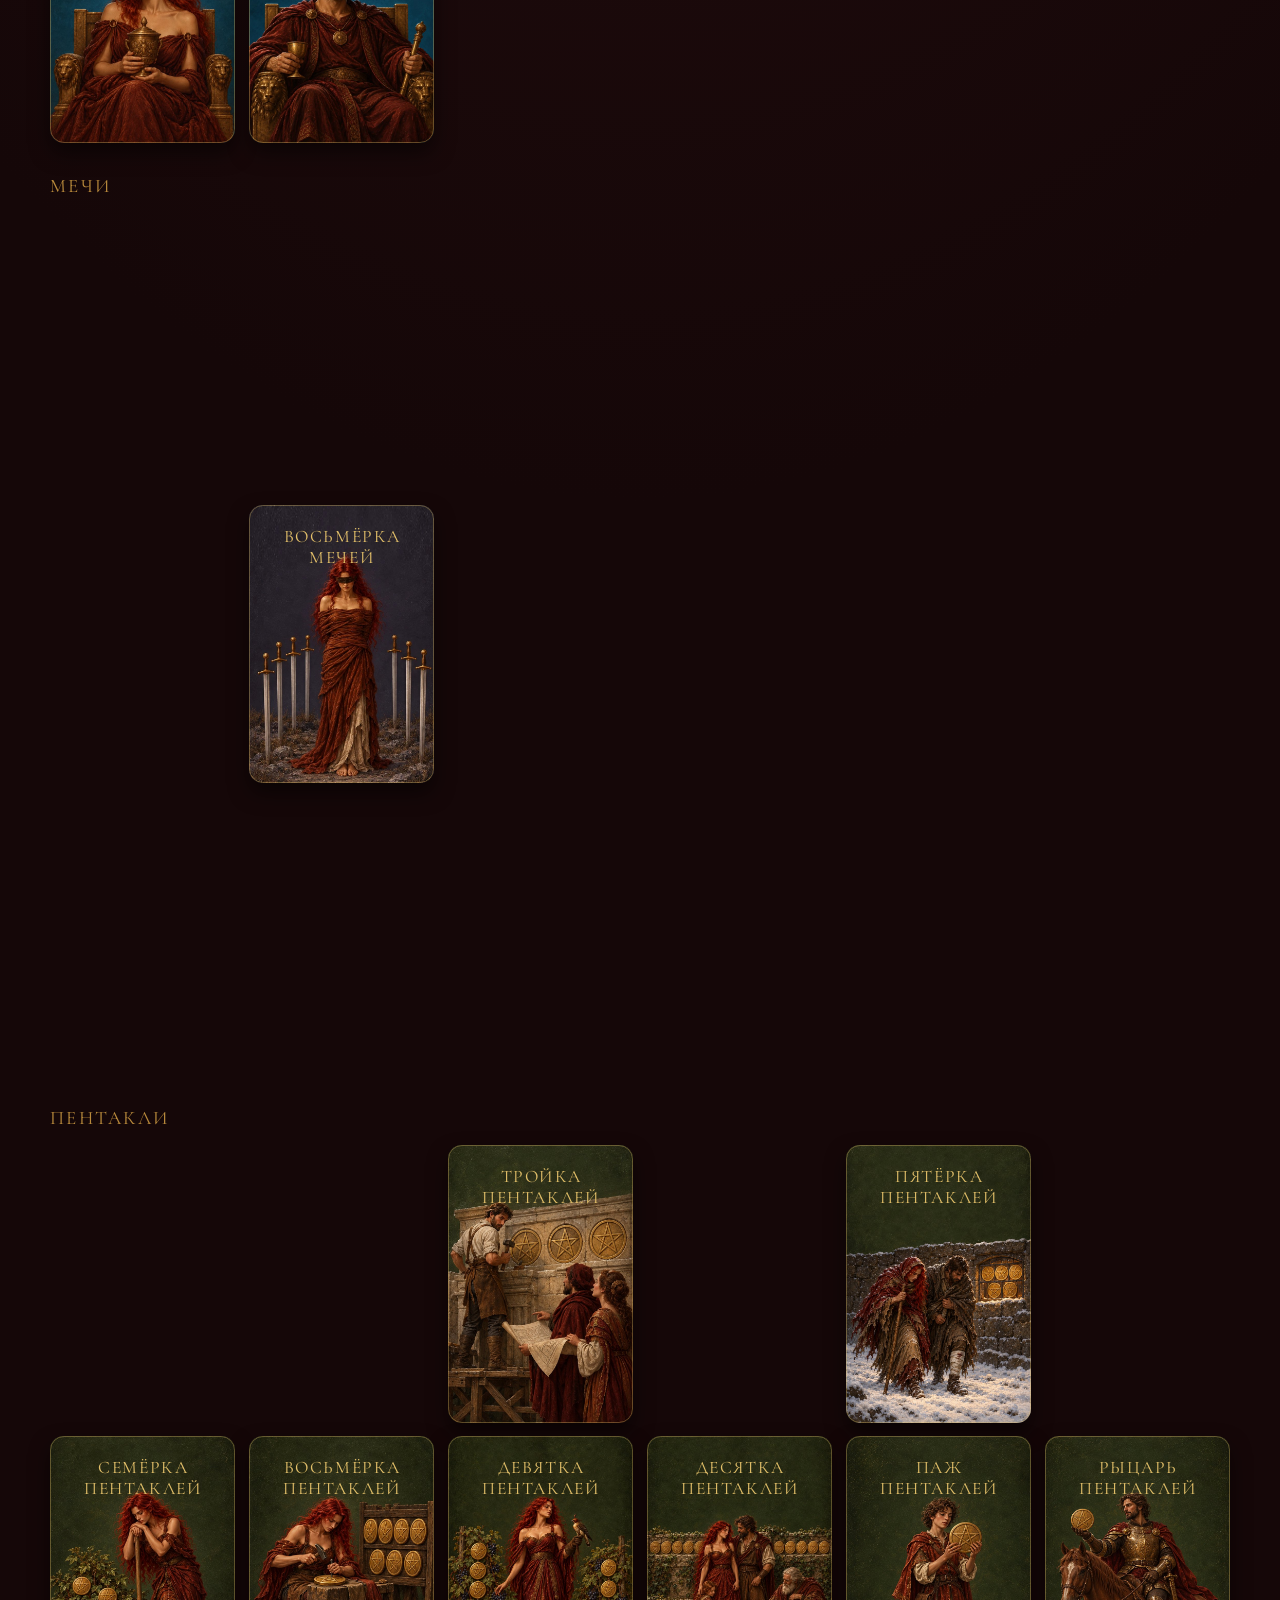
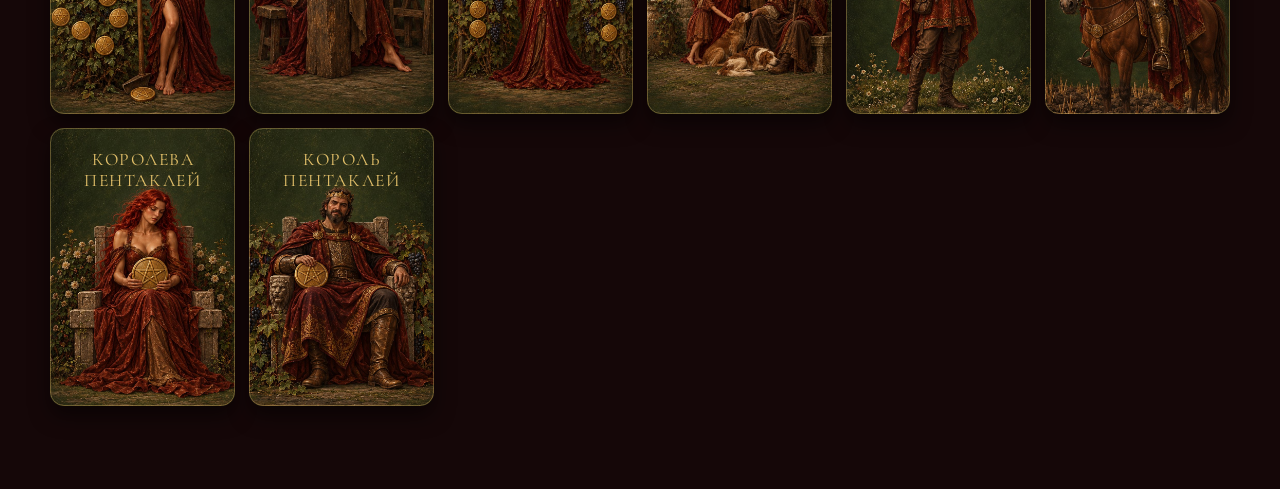
==== commit 4429bf38: "Put the app's own tabs on the deck The deck never had them because it is not part of the app shell: " ====
--- a/miniapp/deck.html
+++ b/miniapp/deck.html
@@ -50,7 +50,10 @@
     -webkit-font-smoothing: antialiased;
   }
 
-  .wrap { max-width: 1180px; margin: 0 auto; padding: 24px 16px calc(40px + env(safe-area-inset-bottom, 0px)); }
+  .wrap {
+    max-width: 1180px; margin: 0 auto;
+    padding: 24px 16px calc(84px + env(safe-area-inset-bottom, 0px));
+  }
 
   /* Колода — отдельная страница, и уйти с неё можно только отсюда: вкладок
      приложения здесь нет. Ссылка стоит первой, до заголовка. */
@@ -61,6 +64,26 @@
     font: inherit; font-size: 15px; color: var(--gold);
   }
   .leave svg { width: 16px; height: 16px; fill: none; stroke: currentColor; stroke-width: 2; }
+
+  /* Панель вкладок повторяет приложение: колода — отдельная страница, и без
+     неё человек оказывается в тупике, из которого ведёт одна ссылка.
+     Разметка та же, цвета — здешние: страница винная, а не ночная. */
+  .tabbar {
+    position: fixed; left: 0; right: 0; bottom: 0; z-index: 15;
+    display: flex; justify-content: space-around;
+    padding: 6px 6px calc(env(safe-area-inset-bottom, 0px) + 6px);
+    background: rgba(21, 7, 8, .9);
+    backdrop-filter: blur(18px); -webkit-backdrop-filter: blur(18px);
+    border-top: 1px solid rgba(255, 255, 255, .06);
+  }
+  .tab {
+    flex: 1; display: flex; flex-direction: column; align-items: center; gap: 3px;
+    padding: 6px 2px; border: 0; background: none; cursor: pointer;
+    color: rgba(242, 230, 216, .38);
+    font: 500 10px/1.2 inherit;
+  }
+  .tab svg { width: 23px; height: 23px; fill: none; stroke: currentColor; }
+  .tab.on { color: var(--gold); }
 
   header h1 {
     font-family: var(--font-display);
@@ -169,7 +192,7 @@
 
   /* --- разворот --- */
   .viewer {
-    position: fixed; inset: 0; z-index: 10;
+    position: fixed; inset: 0; z-index: 20;
     display: flex; flex-direction: column; align-items: center; justify-content: center;
     gap: 18px;
     padding: calc(16px + env(safe-area-inset-top, 0px)) 16px calc(16px + env(safe-area-inset-bottom, 0px));
@@ -221,6 +244,14 @@
 
   <div class="grid" id="grid"></div>
 </div>
+
+<nav class="tabbar">
+  <button class="tab" data-go="daily"><svg><use href="assets/icons.svg#i-sun"></use></svg>Карта дня</button>
+  <button class="tab" data-go="spread"><svg><use href="assets/icons.svg#i-cards"></use></svg>Расклад</button>
+  <button class="tab" data-go="author"><svg><use href="assets/icons.svg#i-quill"></use></svg>Разбор</button>
+  <button class="tab on" data-go="deck"><svg><use href="assets/icons.svg#i-zodiac"></use></svg>Колода</button>
+  <button class="tab" data-go="profile"><svg><use href="assets/icons.svg#i-moon"></use></svg>Кабинет</button>
+</nav>
 
 <div class="viewer" id="viewer" hidden>
   <button class="close" id="close" aria-label="Закрыть">✕</button>
@@ -334,6 +365,12 @@
     if (event.key === 'Escape' && !viewer.hidden) closeCard();
   });
 
+  // Короткий отклик на нажатие — если мы внутри Telegram
+  function haptic(style) {
+    const tg = window.Telegram && window.Telegram.WebApp;
+    if (tg && tg.HapticFeedback) tg.HapticFeedback.impactOccurred(style);
+  }
+
   // --- выход в приложение ---
   // Возврат по истории сохраняет вкладку и прокрутку приложения; если истории
   // нет (колоду открыли ссылкой напрямую), уходим на страницу приложения,
@@ -348,6 +385,20 @@
   }
 
   document.getElementById('leave').addEventListener('click', leaveToApp);
+
+  // Вкладки ведут в приложение и сразу на нужный экран: приложение читает его
+  // из якоря при запуске. Колода — текущая страница, по ней просто наверх.
+  for (const tab of document.querySelectorAll('.tab')) {
+    tab.addEventListener('click', () => {
+      const go = tab.dataset.go;
+      if (go === 'deck') {
+        window.scrollTo({ top: 0, behavior: 'smooth' });
+        return;
+      }
+      if (haptic) haptic('light');
+      location.href = `index.html${location.search}#${go}`;
+    });
+  }
 
   // --- доска ---
   const grid = document.getElementById('grid');
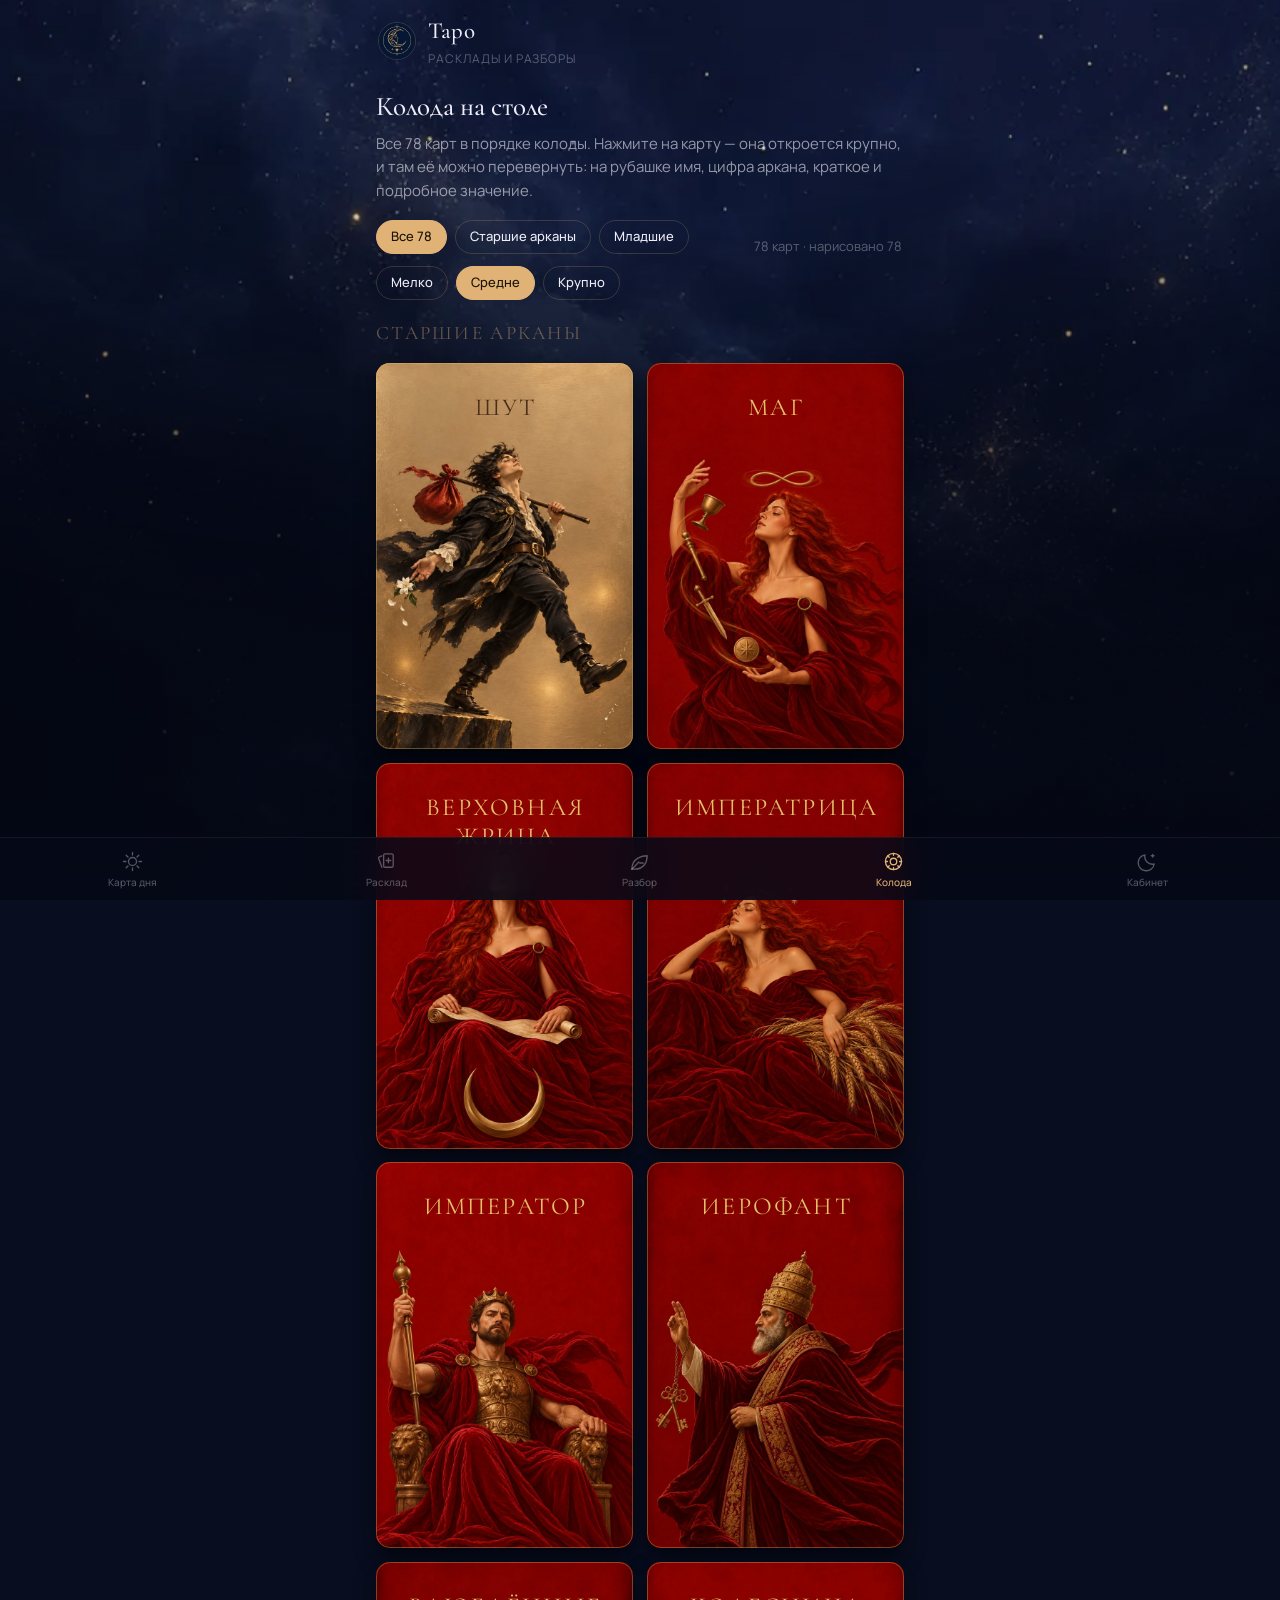
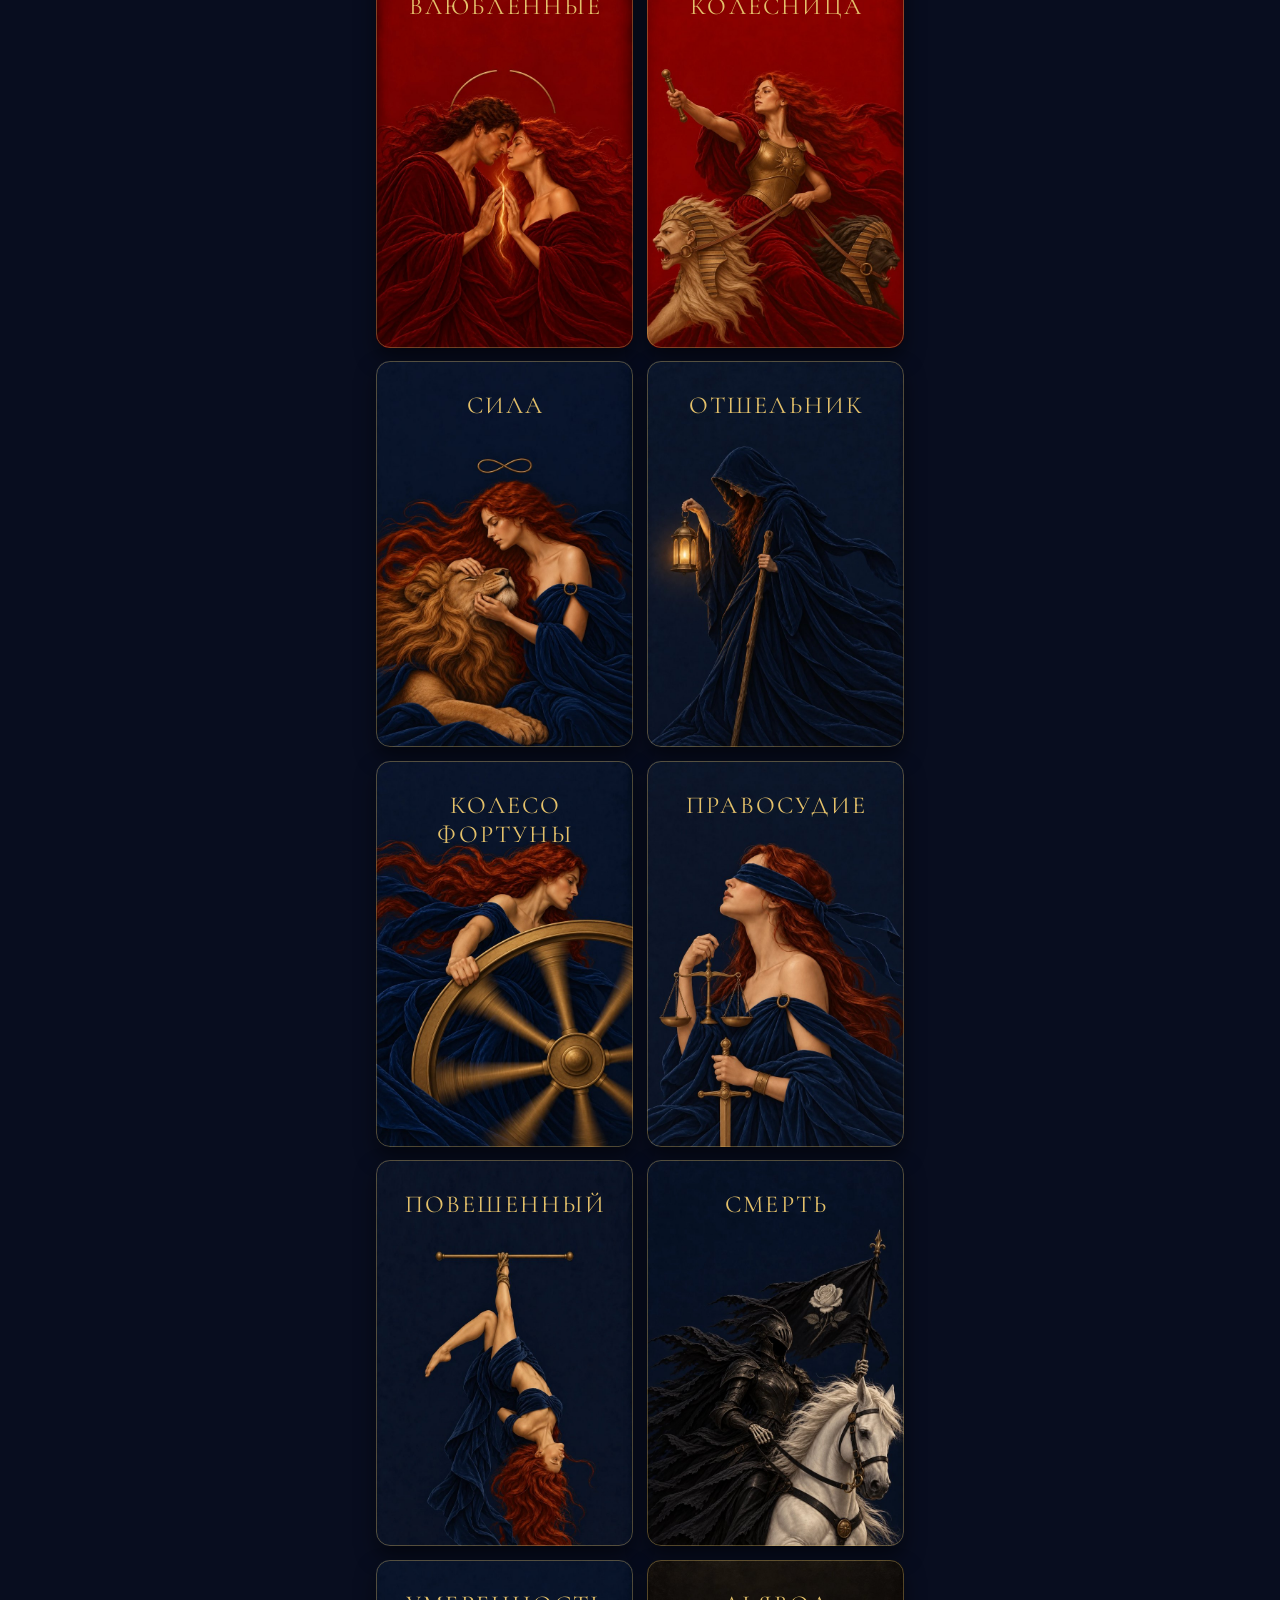
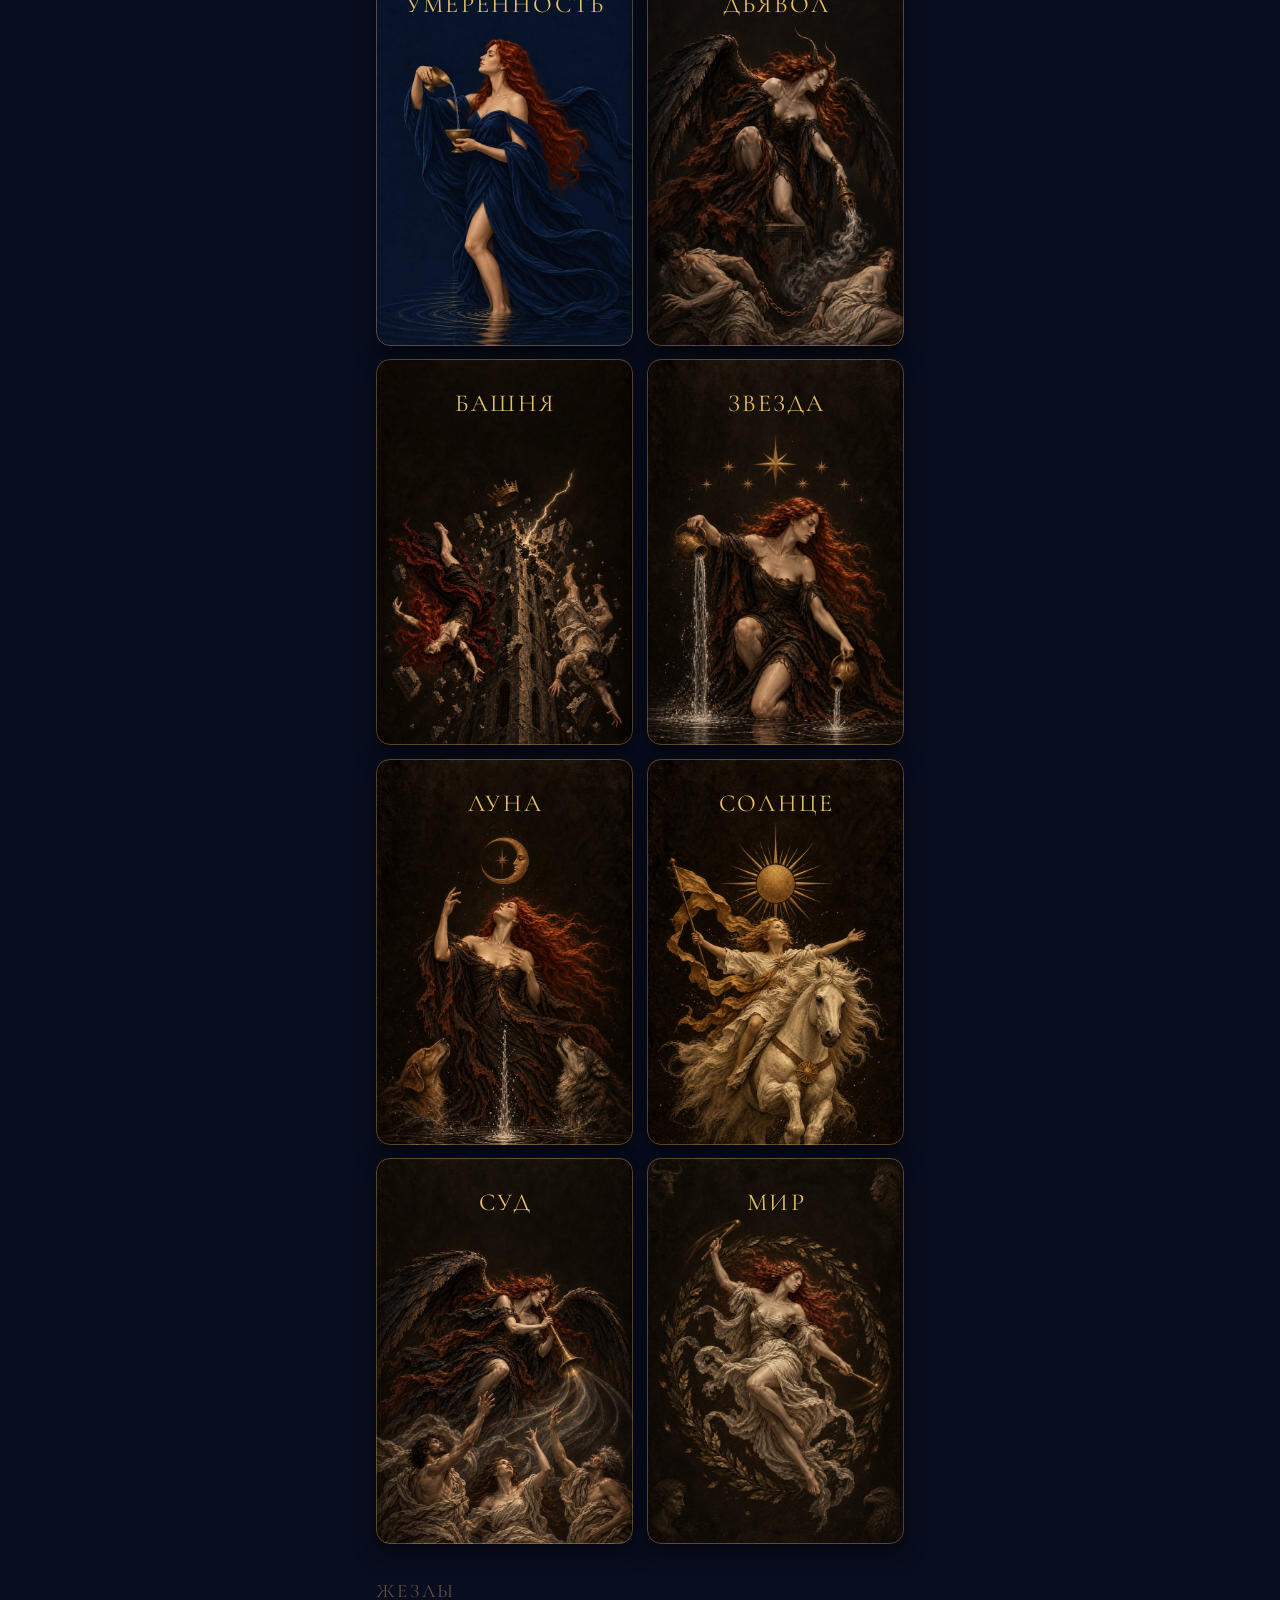
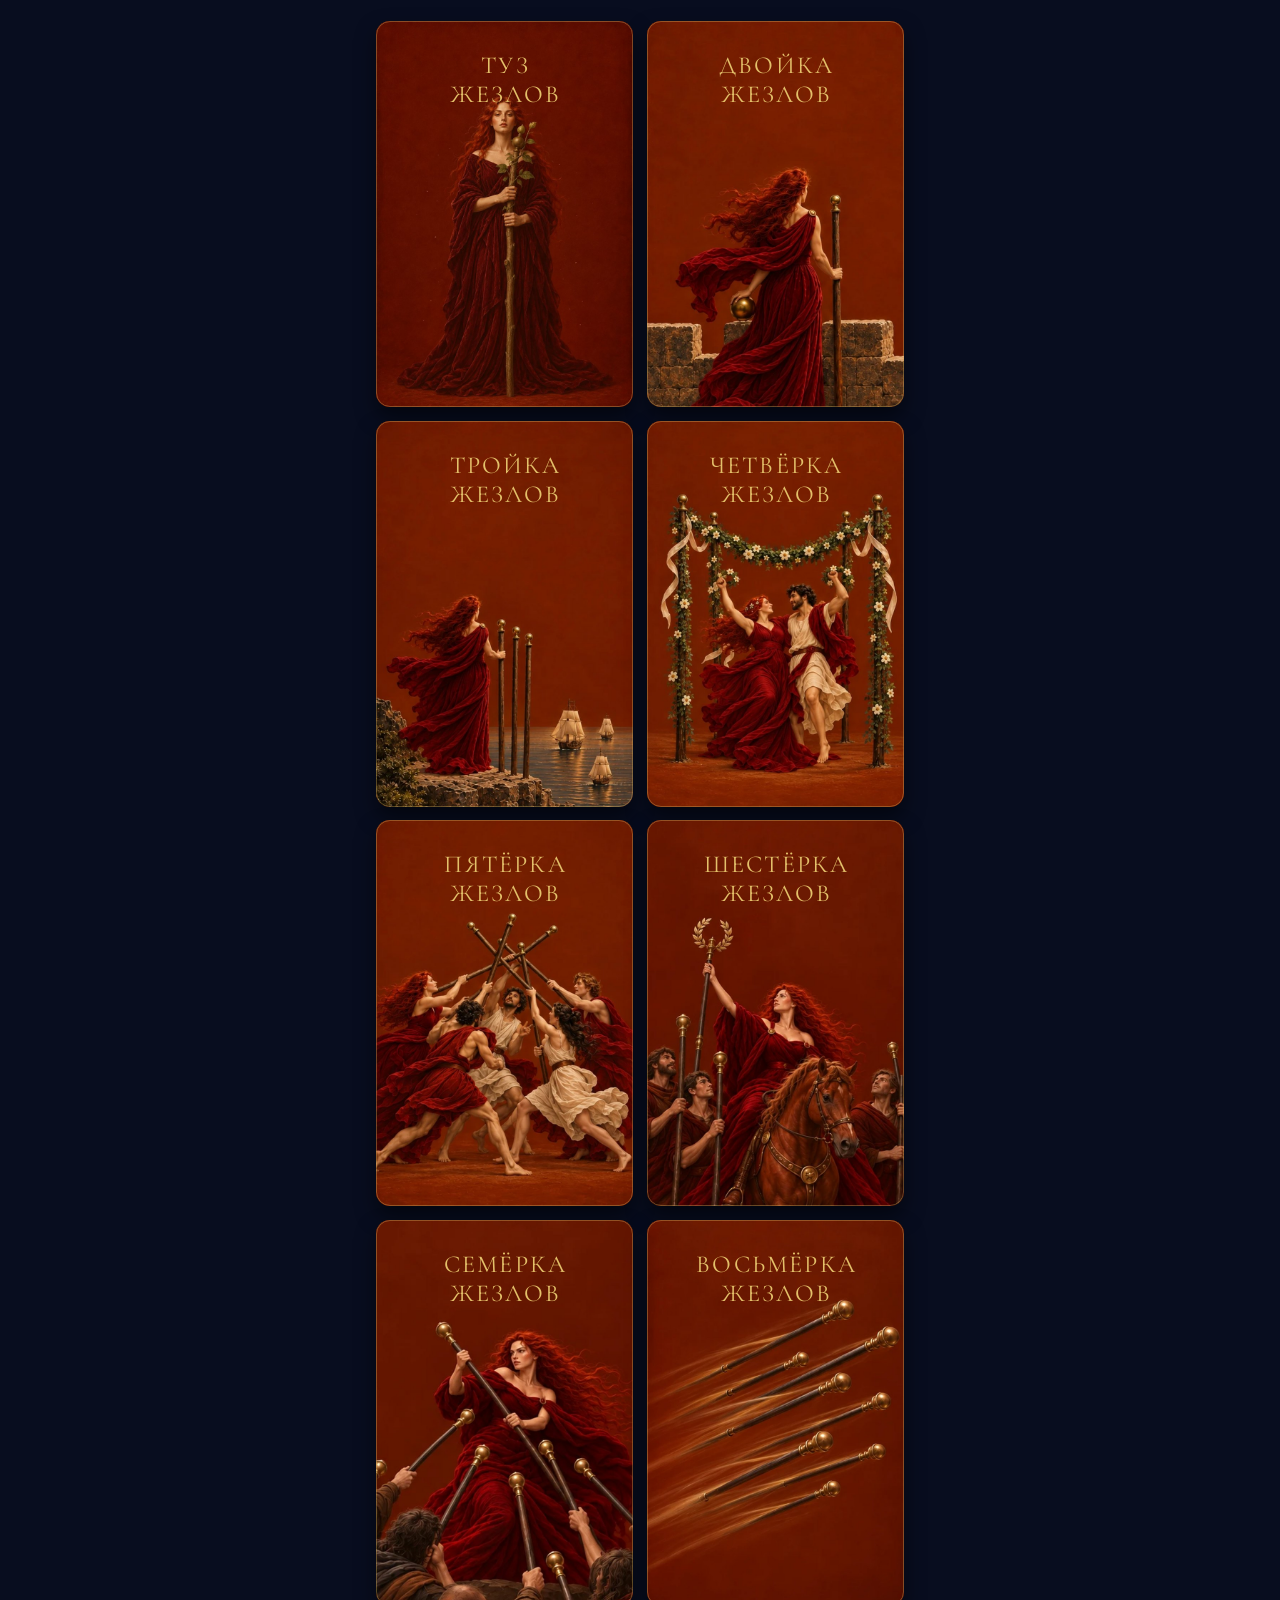
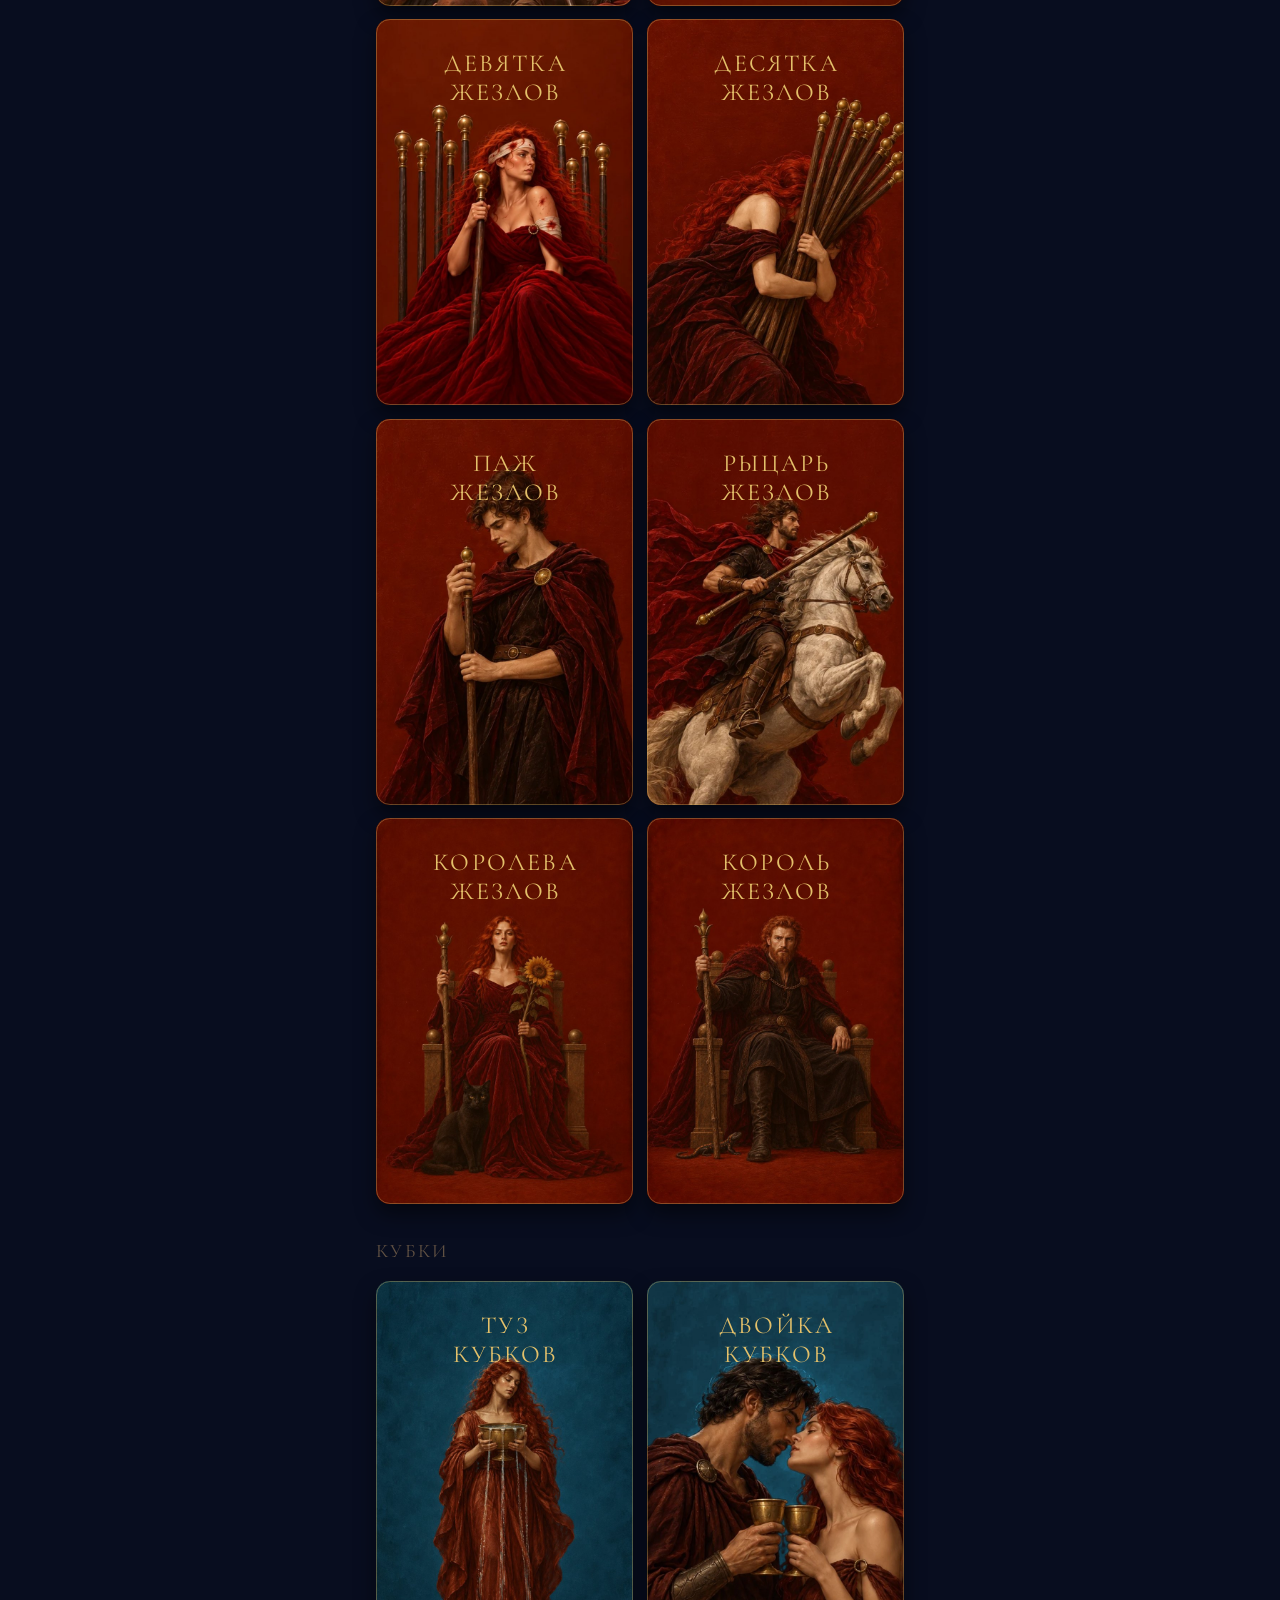
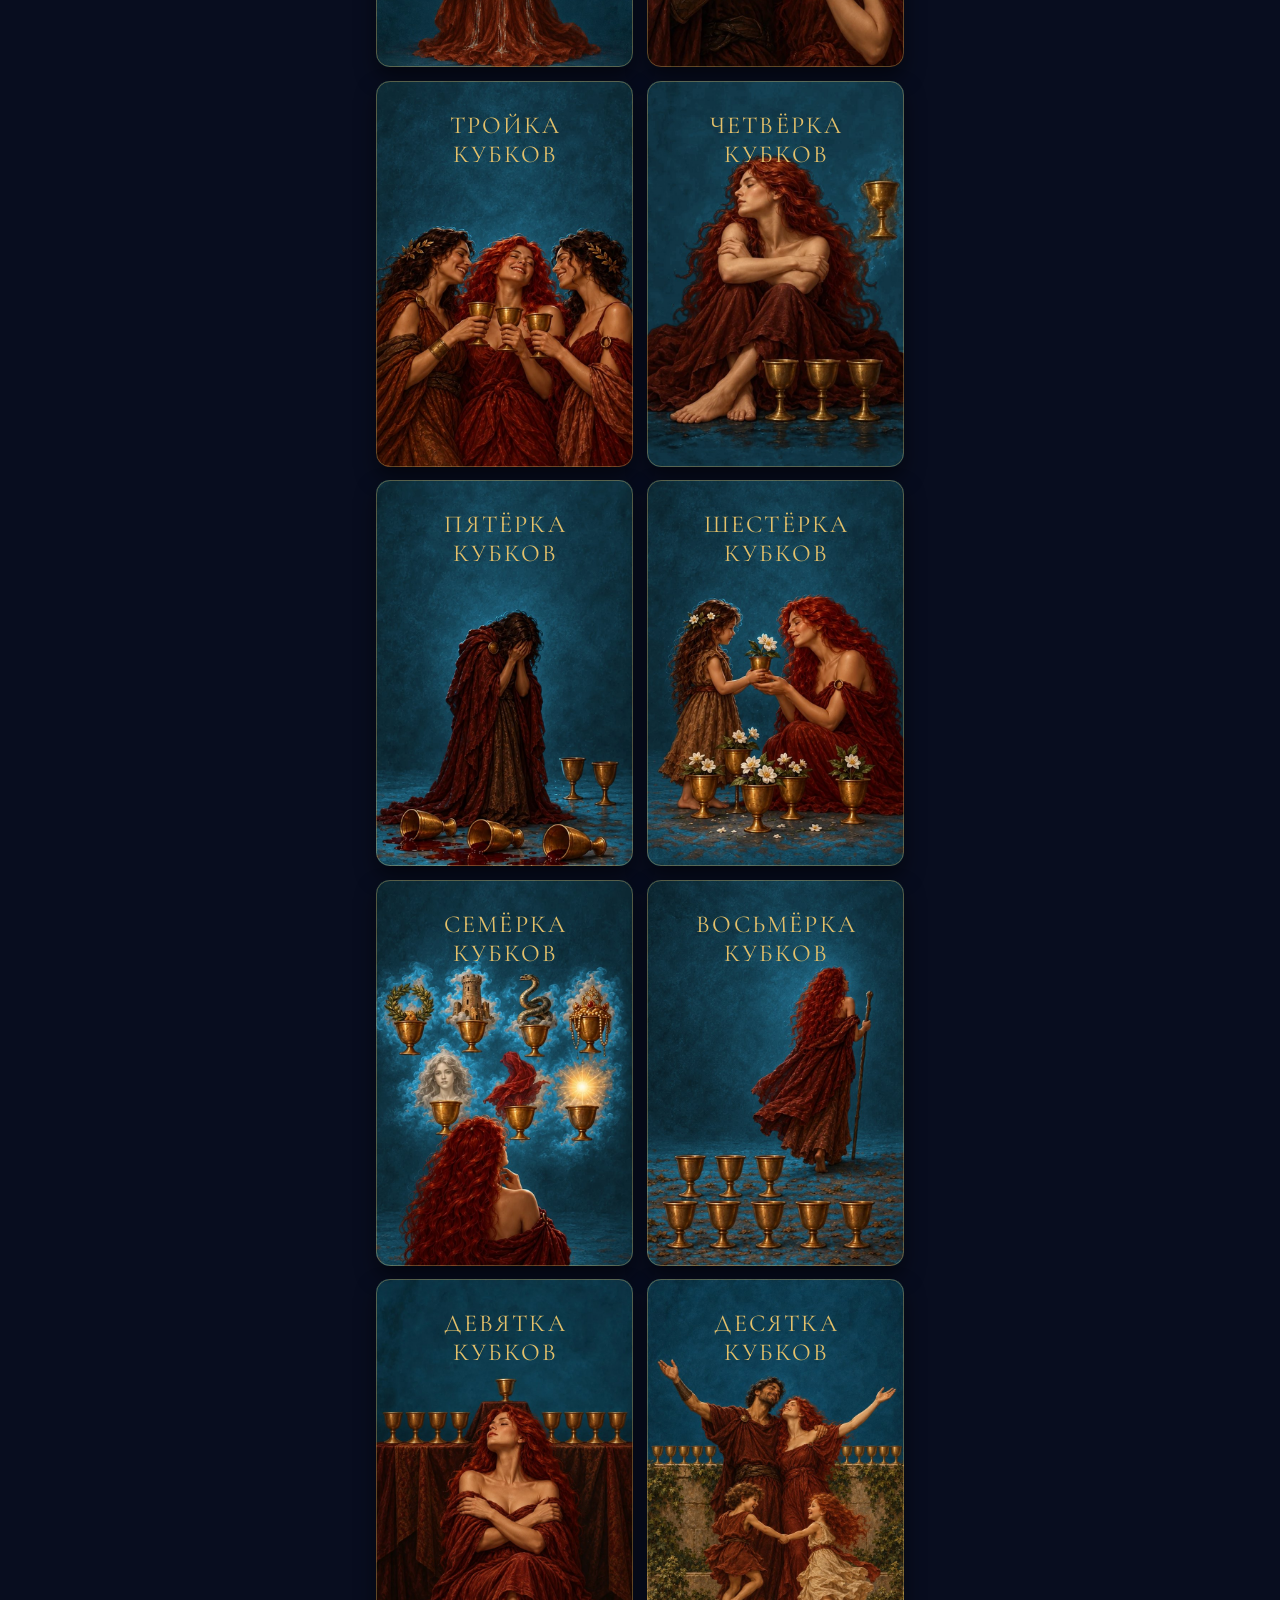
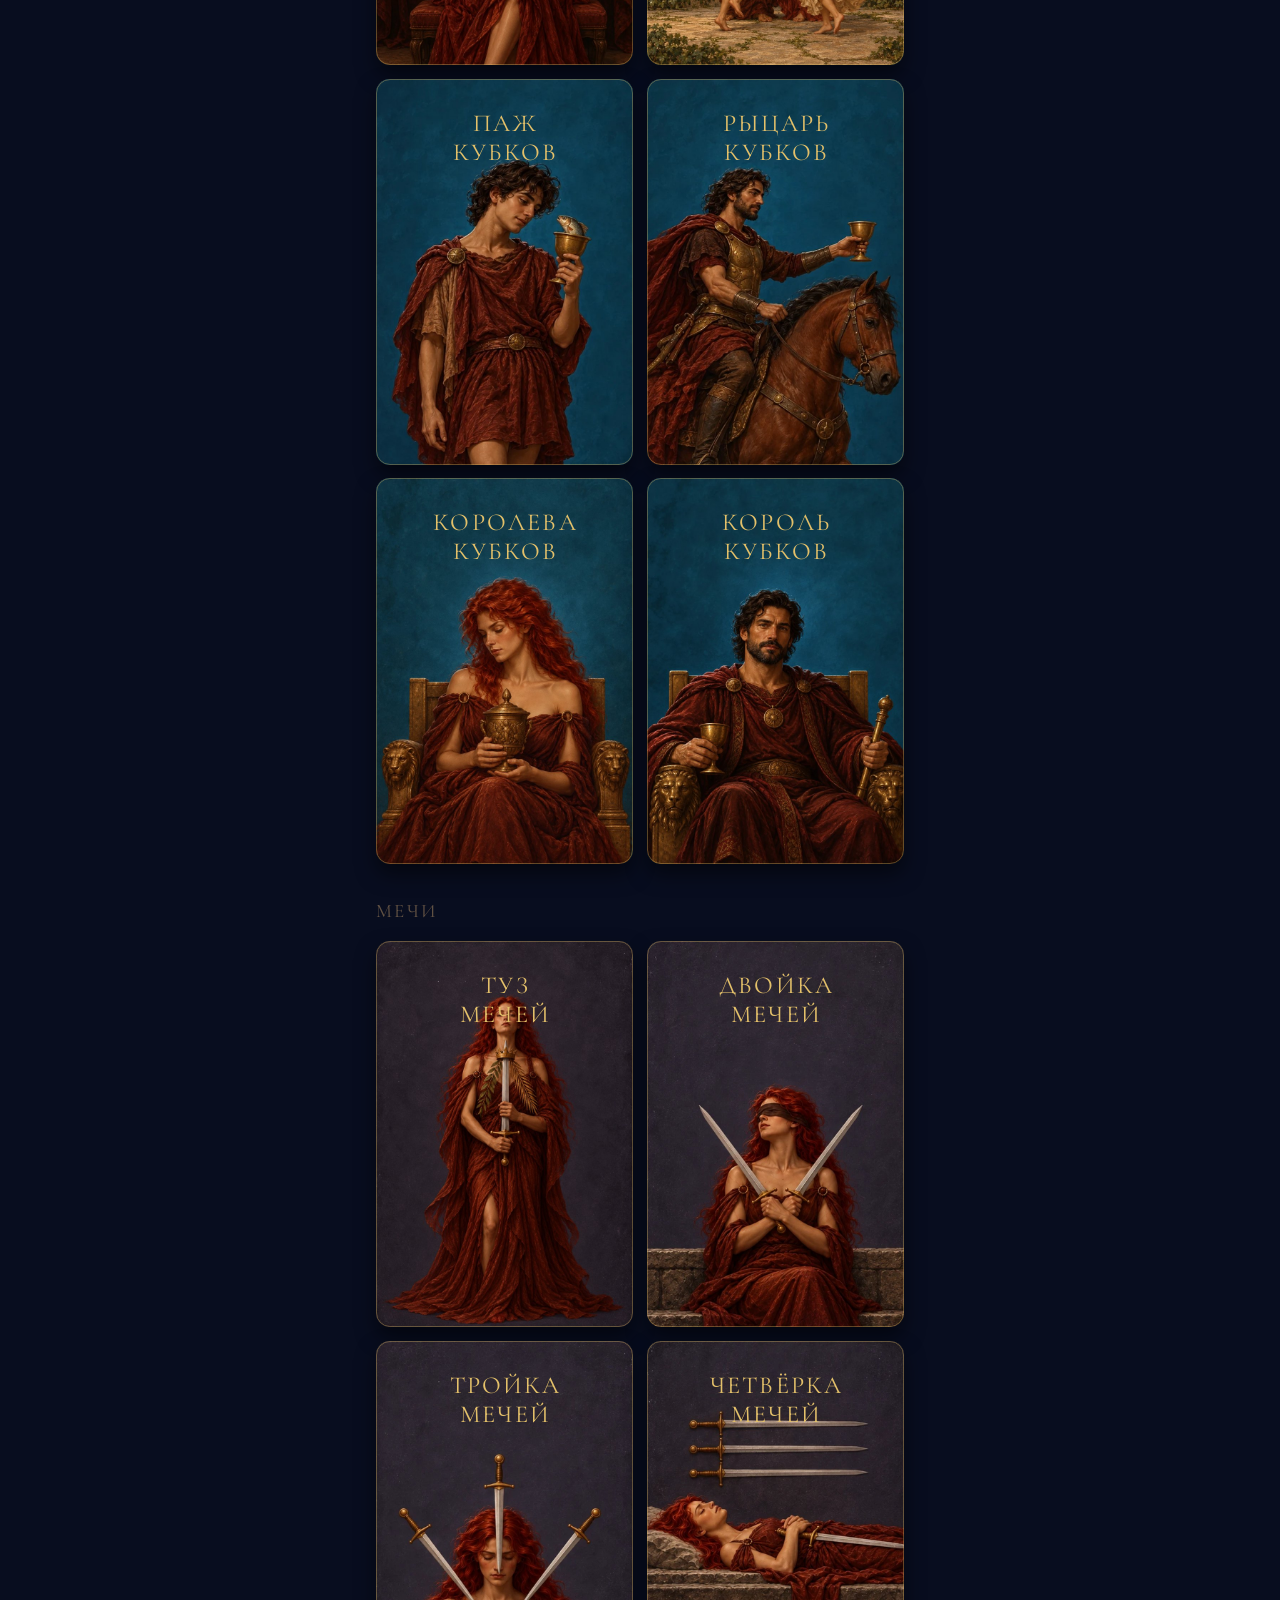
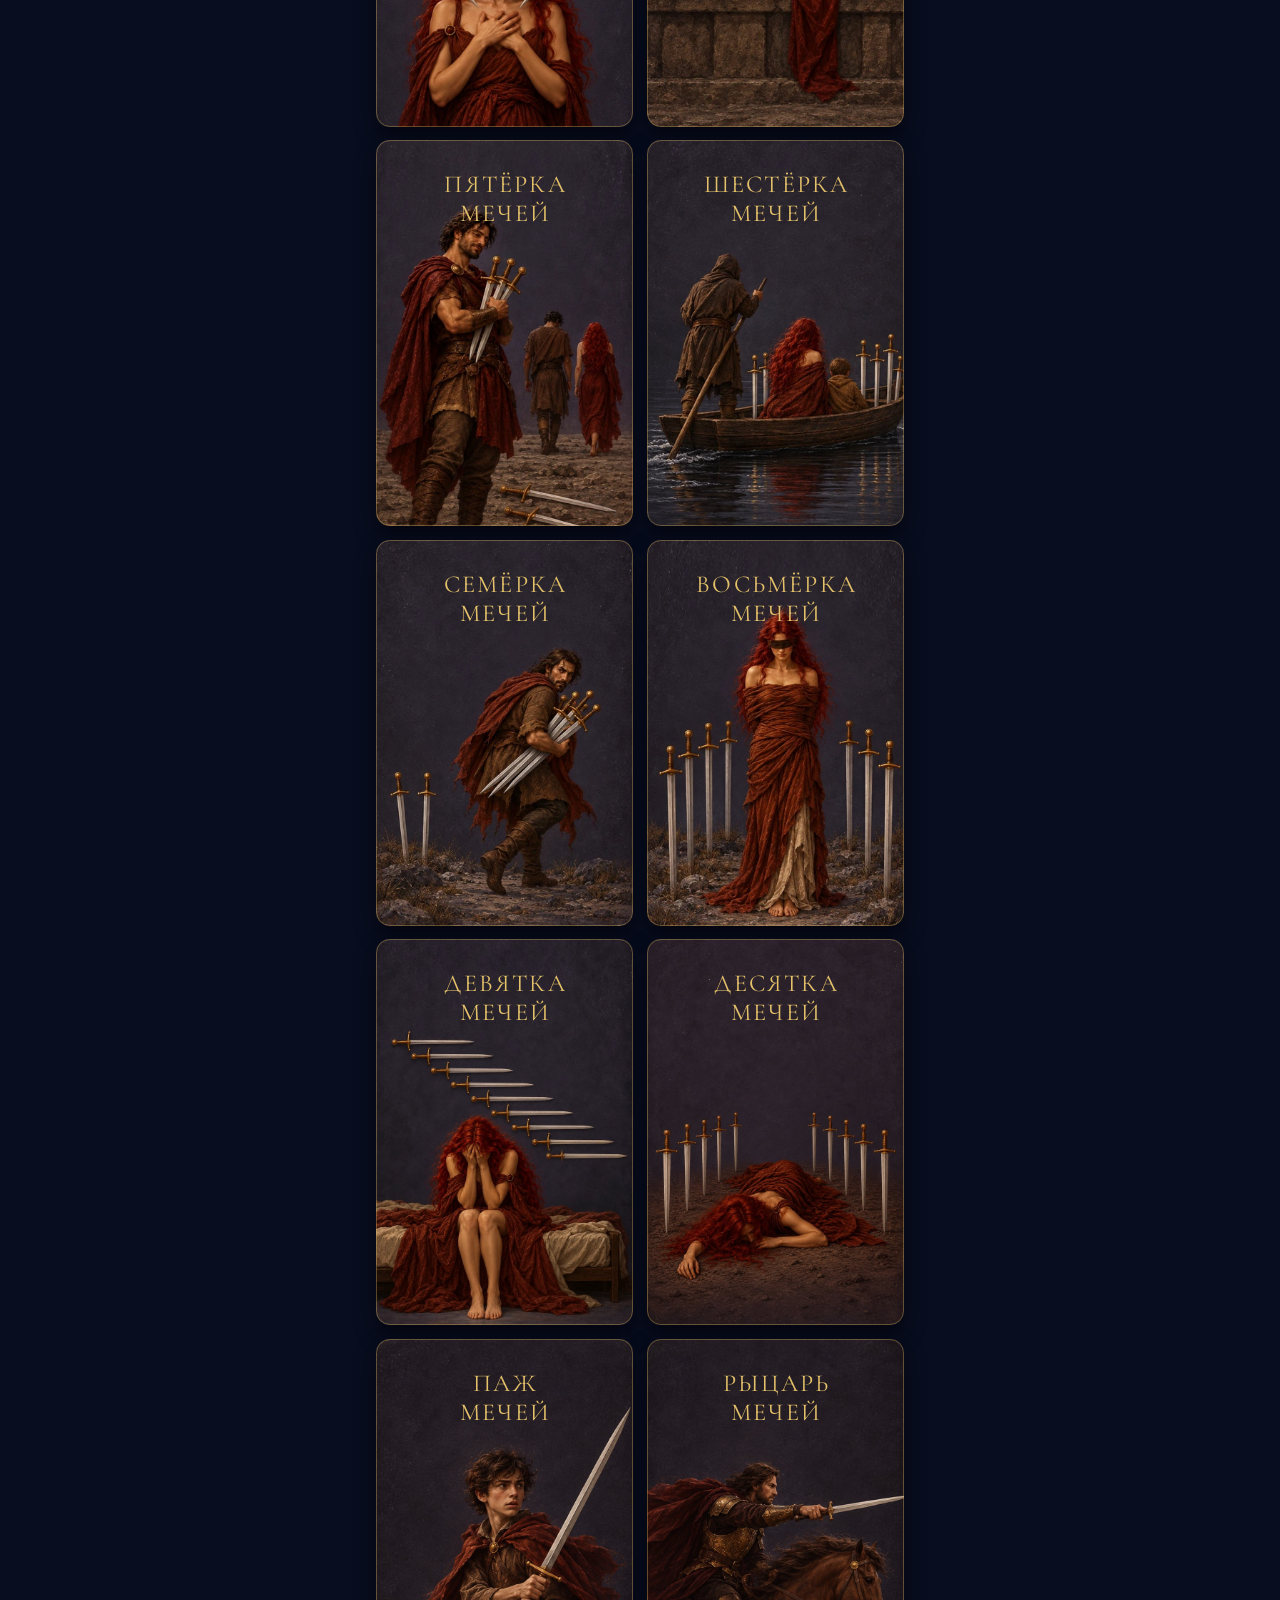
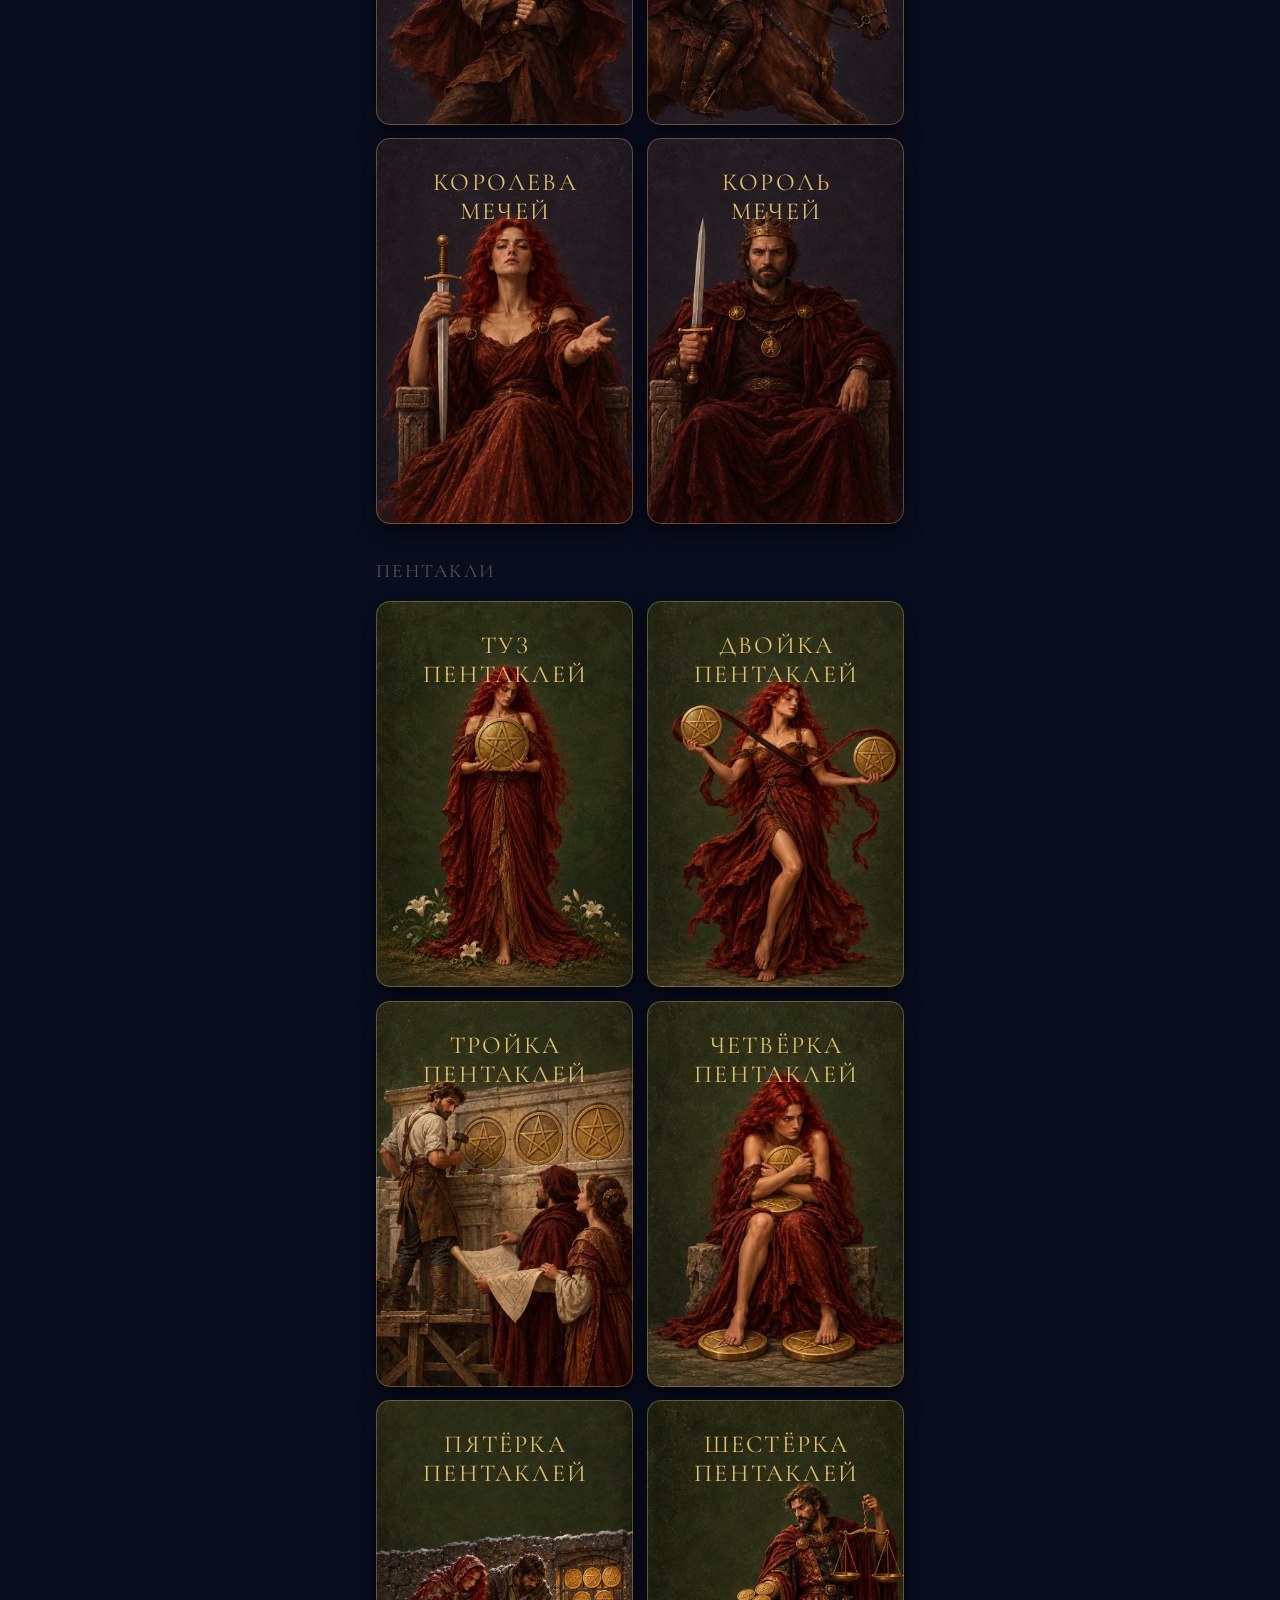
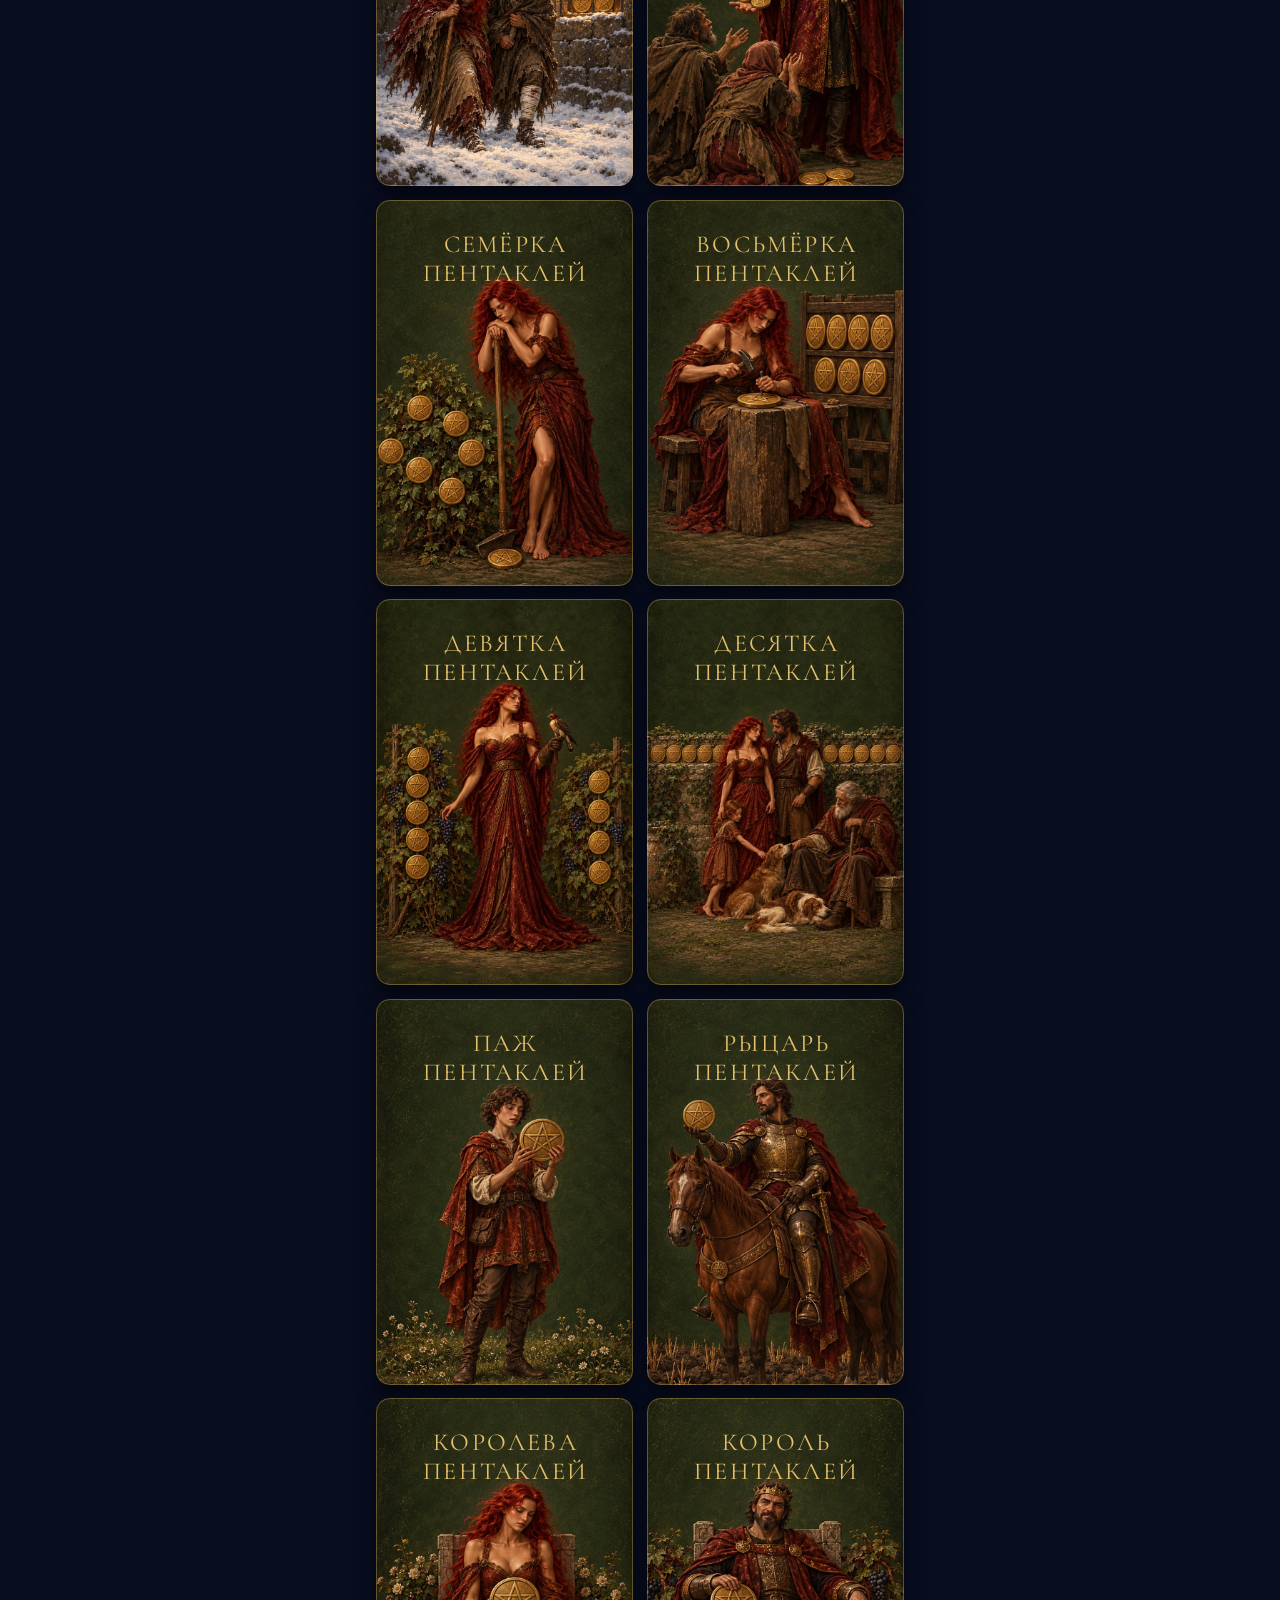
==== commit 7ec4b310: "Make the deck a screen, not a page The tabs on the deck looked right and did nothing, and no fix to " ====
--- a/miniapp/deck.html
+++ b/miniapp/deck.html
@@ -4,486 +4,22 @@
 <meta charset="utf-8">
 <meta name="viewport" content="width=device-width, initial-scale=1, viewport-fit=cover">
 <meta name="robots" content="noindex">
-<script src="https://telegram.org/js/telegram-web-app.js"></script>
-<title>Колода на столе</title>
-<!-- Ссылку на колоду посылают в переписке, и Telegram показывает её карточкой.
-     Без этих строк карточка пустая; адрес здесь полный, потому что
-     относительный в предпросмотре не раскрывается. -->
-<meta property="og:type" content="website">
-<meta property="og:title" content="Колода на столе">
-<meta property="og:description" content="Все 78 карт: нажмите на карту, чтобы рассмотреть и перевернуть.">
-<meta property="og:image" content="https://e4e4ulin-oss.github.io/tarot-bot/cover.jpg">
-<meta name="twitter:card" content="summary_large_image">
-<style>
-  /* Доска из 78 карт; тап открывает карту крупно поверх неё.
-     Размеры текста заданы в долях ширины карты, поэтому одна и та же вёрстка
-     работает и на миниатюре, и на развороте. */
-  :root {
-    --bg: #2A1012;
-    --bg-deep: #150708;
-    --paper: #F2E6D8;
-    --muted: #B9908E;
-    --gold: #E3C06A;
-    --gold-dim: #B98A3C;
-    --radius: 14px;
-    --card-min: 180px;
-
-    --tone-fool: #B98D5B;
-    --tone-major-1: #8F0303;
-    --tone-major-2: #101A33;
-    --tone-major-3: #15120F;
-    --tone-wands: #6D1A01;
-    --tone-cups: #123A4A;
-    --tone-swords: #29232B;
-    --tone-pentacles: #262813;
-
-    --font-display: "Cormorant Garamond", Georgia, "Times New Roman", serif;
-    --font-ui: "Manrope", system-ui, -apple-system, "Segoe UI", sans-serif;
-    color-scheme: dark;
-  }
-
-  body {
-    margin: 0;
-    background: radial-gradient(120% 70% at 50% 0%, #3A1518 0%, var(--bg) 45%, var(--bg-deep) 100%);
-    color: var(--paper);
-    font-family: var(--font-ui);
-    -webkit-font-smoothing: antialiased;
-  }
-
-  .wrap {
-    max-width: 1180px; margin: 0 auto;
-    padding: 24px 16px calc(84px + env(safe-area-inset-bottom, 0px));
-  }
-
-  /* Колода — отдельная страница, и уйти с неё можно только отсюда: вкладок
-     приложения здесь нет. Ссылка стоит первой, до заголовка. */
-  .leave {
-    display: inline-flex; align-items: center; gap: 6px;
-    min-height: 44px; margin: 0 0 6px; padding: 0 2px;
-    border: 0; background: none; cursor: pointer;
-    font: inherit; font-size: 15px; color: var(--gold);
-  }
-  .leave svg { width: 16px; height: 16px; fill: none; stroke: currentColor; stroke-width: 2; }
-
-  /* Панель вкладок повторяет приложение: колода — отдельная страница, и без
-     неё человек оказывается в тупике, из которого ведёт одна ссылка.
-     Разметка та же, цвета — здешние: страница винная, а не ночная. */
-  .tabbar {
-    position: fixed; left: 0; right: 0; bottom: 0; z-index: 15;
-    display: flex; justify-content: space-around;
-    padding: 6px 6px calc(env(safe-area-inset-bottom, 0px) + 6px);
-    background: rgba(21, 7, 8, .9);
-    backdrop-filter: blur(18px); -webkit-backdrop-filter: blur(18px);
-    border-top: 1px solid rgba(255, 255, 255, .06);
-  }
-  .tab {
-    flex: 1; display: flex; flex-direction: column; align-items: center; gap: 3px;
-    padding: 6px 2px; border: 0; background: none; cursor: pointer;
-    color: rgba(242, 230, 216, .38);
-    font: 500 10px/1.2 inherit;
-  }
-  .tab svg { width: 23px; height: 23px; fill: none; stroke: currentColor; }
-  .tab.on { color: var(--gold); }
-
-  header h1 {
-    font-family: var(--font-display);
-    font-size: clamp(26px, 5vw, 38px);
-    letter-spacing: .04em;
-    margin: 0 0 6px;
-    text-wrap: balance;
-  }
-  header p { margin: 0; color: var(--muted); font-size: 14px; line-height: 1.5; max-width: 62ch; }
-
-  .toolbar { display: flex; flex-wrap: wrap; gap: 8px; align-items: center; margin: 20px 0 22px; }
-  .chip {
-    font: inherit; font-size: 13px; padding: 7px 13px; min-height: 36px;
-    border-radius: 999px;
-    border: 1px solid rgba(227, 192, 106, .32);
-    background: rgba(227, 192, 106, .07);
-    color: var(--paper); cursor: pointer;
-  }
-  .chip[aria-pressed="true"] { background: var(--gold); border-color: var(--gold); color: #2A1012; }
-  .chip:focus-visible, .card:focus-visible, .close:focus-visible { outline: 2px solid var(--gold); outline-offset: 3px; }
-  .count { color: var(--muted); font-size: 13px; margin-left: auto; }
-
-  .grid { display: grid; grid-template-columns: repeat(auto-fill, minmax(var(--card-min), 1fr)); gap: 14px; }
-  .group-title {
-    grid-column: 1 / -1;
-    font-family: var(--font-display);
-    font-size: 19px; letter-spacing: .12em; text-transform: uppercase;
-    color: var(--gold-dim); margin: 18px 0 2px;
-  }
-  .group-title:first-child { margin-top: 0; }
-
-  /* --- карта --- */
-  .slot { perspective: 1200px; container-type: inline-size; }
-  .card {
-    position: relative; width: 100%; aspect-ratio: 2 / 3;
-    transform-style: preserve-3d;
-    transition: transform 620ms cubic-bezier(.2, .8, .2, 1);
-    border: 0; padding: 0; background: none; display: block; cursor: pointer;
-  }
-  .card.flipped { transform: rotateY(180deg); }
-
-  .side {
-    position: absolute; inset: 0;
-    border-radius: var(--radius); overflow: hidden;
-    backface-visibility: hidden; -webkit-backface-visibility: hidden;
-    box-shadow: 0 1px 0 rgba(255,228,184,.18) inset, 0 10px 20px rgba(0,0,0,.5);
-  }
-  .side::after {
-    content: ""; position: absolute; inset: 0; border-radius: inherit;
-    border: 1px solid rgba(227,192,106,.34); pointer-events: none;
-  }
-  .side img { width: 100%; height: 100%; object-fit: cover; display: block; }
-  .back { transform: rotateY(180deg); }
-
-  .face { background: var(--tone, var(--tone-major-1)); }
-  .face.pending::before {
-    content: ""; position: absolute;
-    left: 12%; right: 12%; top: 30%; bottom: 10%;
-    border: 1px dashed color-mix(in srgb, var(--card-ink) 30%, transparent);
-    border-radius: 8px;
-  }
-  .face.pending .waiting {
-    position: absolute; left: 0; right: 0; top: 54%;
-    text-align: center;
-    font-size: 11px; font-size: 5cqw;
-    letter-spacing: .16em; text-transform: uppercase;
-    color: color-mix(in srgb, var(--card-ink) 50%, transparent);
-  }
-
-  /* Лицо: только имя */
-  .title {
-    position: absolute; top: 8%; left: 6%; right: 6%;
-    text-align: center;
-    color: var(--card-ink, var(--gold));
-    font-family: var(--font-display);
-    line-height: 1.1;
-  }
-  .title .name { font-size: 17px; font-size: 9.5cqw; letter-spacing: .09em; text-indent: .09em; }
-  .title .name.second { margin-top: .08em; }
-
-  /* Рубашка: имя с цифрой, краткое, подробное */
-  .copy {
-    position: absolute;
-    left: 21.5%; right: 21.5%; top: 24%; bottom: 27%;
-    display: flex; flex-direction: column; justify-content: flex-start;
-    gap: .9em;
-    text-align: center;
-    font-family: var(--font-display);
-    color: var(--card-ink, var(--gold));
-  }
-  .copy .name { font-size: 11px; font-size: 6cqw; letter-spacing: .08em; line-height: 1.12; }
-  .copy .name.second { margin-top: .08em; }
-  .copy .motto {
-    font-family: var(--font-ui);
-    font-size: 7px; font-size: 3.1cqw;
-    letter-spacing: .1em; text-transform: uppercase;
-    color: color-mix(in srgb, var(--card-ink, var(--gold)) 70%, transparent);
-    margin-top: .5em;
-  }
-  .copy .card-text {
-    font-size: 9px; font-size: 5cqw;
-    line-height: 1.35;
-    color: color-mix(in srgb, var(--card-ink, var(--gold)) 88%, transparent);
-  }
-  .numeral { font-size: .64em; letter-spacing: .08em; opacity: .85; }
-
-  /* --- разворот --- */
-  .viewer {
-    position: fixed; inset: 0; z-index: 20;
-    display: flex; flex-direction: column; align-items: center; justify-content: center;
-    gap: 18px;
-    padding: calc(16px + env(safe-area-inset-top, 0px)) 16px calc(16px + env(safe-area-inset-bottom, 0px));
-    background: rgba(12, 5, 6, .88);
-    backdrop-filter: blur(8px);
-  }
-  .viewer[hidden] { display: none; }
-  .viewer .slot { width: min(86vw, calc((100svh - 150px) / 1.5), 420px); }
-  .viewer .card { box-shadow: none; }
-  .viewer-hint { color: var(--muted); font-size: 13px; letter-spacing: .06em; text-transform: uppercase; }
-  .close {
-    position: absolute; top: calc(10px + env(safe-area-inset-top, 0px)); right: 12px;
-    width: 44px; height: 44px; border-radius: 999px;
-    border: 1px solid rgba(227,192,106,.3);
-    background: rgba(0,0,0,.35); color: var(--paper);
-    font-size: 20px; line-height: 1; cursor: pointer;
-  }
-
-  @media (prefers-reduced-motion: reduce) { .card { transition-duration: 1ms; } }
-
-  /* В Telegram страница лежит под системной шторкой: нижний отступ по вырезу */
-  html.in-telegram body { padding-bottom: env(safe-area-inset-bottom); }
-</style>
-<link rel="stylesheet" href="https://fonts.googleapis.com/css2?family=Cormorant+Garamond:wght@400;500&family=Manrope:wght@400;500&display=swap">
+<title>Колода</title>
+<!-- Колода переехала в приложение и стала его вкладкой: внутри Telegram
+     подпись приходит в адресе, и уход на отдельную страницу её затирал —
+     экран открывался, а данные за ним не грузились. Страница осталась
+     ради старых ссылок и просто передаёт на нужную вкладку. -->
+<script>
+  location.replace(`index.html${location.search}#deck`);
+</script>
+<link rel="stylesheet" href="app.css">
 </head>
 <body>
-
-<div class="wrap">
-  <header>
-    <button class="leave" id="leave" type="button">
-      <svg viewBox="0 0 24 24"><path d="M15 5l-7 7 7 7" stroke-linecap="round" stroke-linejoin="round"/></svg>
-      В приложение
-    </button>
-    <h1>Колода на столе</h1>
-    <p>Все 78 карт в порядке колоды. Нарисованные показаны лицом, у остальных лицо пустое,
-      но с готовым именем и тоном своей группы. Нажмите на карту — она откроется крупно,
-      и там её можно перевернуть: на рубашке имя, цифра аркана, краткое и подробное значение.</p>
-  </header>
-
-  <div class="toolbar">
-    <button class="chip" data-filter="all" aria-pressed="true">Все 78</button>
-    <button class="chip" data-filter="major">Старшие арканы</button>
-    <button class="chip" data-filter="minor">Младшие</button>
-    <button class="chip" data-size="132">Мелко</button>
-    <button class="chip" data-size="180" aria-pressed="true">Средне</button>
-    <button class="chip" data-size="264">Крупно</button>
-    <span class="count" id="count"></span>
-  </div>
-
-  <div class="grid" id="grid"></div>
+<div class="app">
+  <p class="lead" style="padding-top:40px">
+    Колода открывается в приложении.
+    <a href="index.html#deck" style="color:var(--gold)">Перейти</a>
+  </p>
 </div>
-
-<nav class="tabbar">
-  <button class="tab" data-go="daily"><svg><use href="assets/icons.svg#i-sun"></use></svg>Карта дня</button>
-  <button class="tab" data-go="spread"><svg><use href="assets/icons.svg#i-cards"></use></svg>Расклад</button>
-  <button class="tab" data-go="author"><svg><use href="assets/icons.svg#i-quill"></use></svg>Разбор</button>
-  <button class="tab on" data-go="deck"><svg><use href="assets/icons.svg#i-zodiac"></use></svg>Колода</button>
-  <button class="tab" data-go="profile"><svg><use href="assets/icons.svg#i-moon"></use></svg>Кабинет</button>
-</nav>
-
-<div class="viewer" id="viewer" hidden>
-  <button class="close" id="close" aria-label="Закрыть">✕</button>
-  <div class="slot" id="viewer-slot"></div>
-  <div class="viewer-hint" id="viewer-hint">Нажмите на карту, чтобы перевернуть</div>
-</div>
-
-<script>
-  const GOLD = 'var(--gold)';
-  const DARK = '#4A2E18';
-  // Telegram кэширует мини-приложение надолго. Бот открывает колоду с меткой
-  // времени в адресе, и эту же метку страница приписывает к своим файлам:
-  // перерисованная карта тогда доезжает, а не остаётся прежней.
-  const STAMP = new URLSearchParams(location.search).get('v');
-  const V = STAMP ? `?v=${encodeURIComponent(STAMP)}` : '';
-
-  const TONES = {
-    fool:      { bg: 'var(--tone-fool)',      ink: DARK, back: 'backs/back-fool.jpg' },
-    major1:    { bg: 'var(--tone-major-1)',   ink: GOLD, back: 'backs/back-major1.jpg' },
-    major2:    { bg: 'var(--tone-major-2)',   ink: GOLD, back: 'backs/back-major2.jpg' },
-    major3:    { bg: 'var(--tone-major-3)',   ink: GOLD, back: 'backs/back-major3.jpg' },
-    wands:     { bg: 'var(--tone-wands)',     ink: GOLD, back: 'backs/back-wands.jpg' },
-    cups:      { bg: 'var(--tone-cups)',      ink: GOLD, back: 'backs/back-cups.jpg' },
-    swords:    { bg: 'var(--tone-swords)',    ink: GOLD, back: 'backs/back-swords.jpg' },
-    pentacles: { bg: 'var(--tone-pentacles)', ink: GOLD, back: 'backs/back-pentacles.jpg' },
-  };
-  const SUIT_TITLES = {
-    major: 'Старшие арканы', wands: 'Жезлы', cups: 'Кубки', swords: 'Мечи', pentacles: 'Пентакли',
-  };
-  // Нарисованные карты: лицо берётся из cards/, остальные показывают пустое поле
-  const PAINTED = new Set(["major_00", "major_01", "major_02", "major_03", "major_04", "major_05", "major_06", "major_07", "major_08", "major_09", "major_10", "major_11", "major_12", "major_13", "major_14", "major_15", "major_16", "major_17", "major_18", "major_19", "major_20", "major_21", "wands_01", "wands_02", "wands_03", "wands_04", "wands_05", "wands_06", "wands_07", "wands_08", "wands_09", "wands_10", "wands_11", "wands_12", "wands_13", "wands_14", "cups_01", "cups_02", "cups_03", "cups_04", "cups_05", "cups_06", "cups_07", "cups_08", "cups_09", "cups_10", "cups_11", "cups_12", "cups_13", "cups_14", "swords_01", "swords_02", "swords_03", "swords_04", "swords_05", "swords_06", "swords_07", "swords_08", "swords_09", "swords_10", "swords_11", "swords_12", "swords_13", "swords_14", "pentacles_01", "pentacles_02", "pentacles_03", "pentacles_04", "pentacles_05", "pentacles_06", "pentacles_07", "pentacles_08", "pentacles_09", "pentacles_10", "pentacles_11", "pentacles_12", "pentacles_13", "pentacles_14"]);
-
-  function toneFor(card) {
-    if (card.group !== 'major') return TONES[card.group];
-    if (card.order === 0) return TONES.fool;
-    if (card.order <= 7) return TONES.major1;
-    if (card.order <= 14) return TONES.major2;
-    return TONES.major3;
-  }
-
-  // Имя занимает максимум две строки: одно слово — цифра на вторую строку,
-  // два слова — вторым словом, цифра сразу за ним.
-  function nameLines(card, withNumeral) {
-    const words = card.name.toUpperCase().split(/\s+/);
-    const numeral = withNumeral && card.numeral
-      ? `<span class="numeral">(${card.numeral})</span>` : '';
-    if (words.length === 1) return [words[0], numeral];
-    const [first, ...rest] = words;
-    return [first, [rest.join(' '), numeral].filter(Boolean).join(' ')];
-  }
-
-  function nameHtml(card, withNumeral) {
-    const [one, two] = nameLines(card, withNumeral);
-    return `<div class="name">${one}</div>` + (two ? `<div class="name second">${two}</div>` : '');
-  }
-
-  // Краткое описание: одна строка, не длиннее двух слов
-  function motto(card) {
-    return card.mini.split(',')[0].trim().split(/\s+/).slice(0, 2).join(' ');
-  }
-
-  function cardHtml(card) {
-    const tone = toneFor(card);
-    const painted = PAINTED.has(card.id) ? `cards/${card.id}.jpg${V}` : null;
-    return `
-      <button class="card" aria-label="${card.name}" aria-pressed="false">
-        <div class="side face${painted ? '' : ' pending'}" style="--tone:${tone.bg};--card-ink:${tone.ink}">
-          ${painted ? `<img src="${painted}" alt="${card.name}">` : ''}
-          <div class="title">${nameHtml(card, false)}</div>
-          ${painted ? '' : '<div class="waiting">не нарисована</div>'}
-        </div>
-        <div class="side back" style="--card-ink:${tone.ink}">
-          <img src="${tone.back}${V}" alt="Рубашка карты" loading="lazy">
-          <div class="copy">
-            <div>${nameHtml(card, true)}<div class="motto">${motto(card)}</div></div>
-            <div class="card-text">${card.text}</div>
-          </div>
-        </div>
-      </button>`;
-  }
-
-  // --- разворот ---
-  const viewer = document.getElementById('viewer');
-  const viewerSlot = document.getElementById('viewer-slot');
-  const viewerHint = document.getElementById('viewer-hint');
-  let lastOpener = null;
-
-  function openCard(card, opener) {
-    lastOpener = opener;
-    viewerSlot.innerHTML = cardHtml(card);
-    const big = viewerSlot.querySelector('.card');
-    big.addEventListener('click', () => {
-      const flipped = big.classList.toggle('flipped');
-      big.setAttribute('aria-pressed', String(flipped));
-      viewerHint.textContent = flipped ? 'Обратная сторона' : 'Нажмите на карту, чтобы перевернуть';
-    });
-    viewerHint.textContent = 'Нажмите на карту, чтобы перевернуть';
-    viewer.hidden = false;
-    document.getElementById('close').focus();
-  }
-
-  function closeCard() {
-    viewer.hidden = true;
-    viewerSlot.textContent = '';
-    if (lastOpener) lastOpener.focus();
-  }
-
-  document.getElementById('close').addEventListener('click', closeCard);
-  viewer.addEventListener('click', (event) => { if (event.target === viewer) closeCard(); });
-  document.addEventListener('keydown', (event) => {
-    if (event.key === 'Escape' && !viewer.hidden) closeCard();
-  });
-
-  // Короткий отклик на нажатие — если мы внутри Telegram
-  function haptic(style) {
-    const tg = window.Telegram && window.Telegram.WebApp;
-    if (tg && tg.HapticFeedback) tg.HapticFeedback.impactOccurred(style);
-  }
-
-  // --- выход в приложение ---
-  // Возврат по истории сохраняет вкладку и прокрутку приложения; если истории
-  // нет (колоду открыли ссылкой напрямую), уходим на страницу приложения,
-  // сохранив метку версии из адреса.
-  function leaveToApp() {
-    const came = document.referrer && document.referrer.indexOf(location.origin) === 0;
-    if (came && history.length > 1) {
-      history.back();
-      return;
-    }
-    location.href = `index.html${location.search}`;
-  }
-
-  document.getElementById('leave').addEventListener('click', leaveToApp);
-
-  // Вкладки ведут в приложение и сразу на нужный экран: приложение читает его
-  // из якоря при запуске. Колода — текущая страница, по ней просто наверх.
-  for (const tab of document.querySelectorAll('.tab')) {
-    tab.addEventListener('click', () => {
-      const go = tab.dataset.go;
-      if (go === 'deck') {
-        window.scrollTo({ top: 0, behavior: 'smooth' });
-        return;
-      }
-      if (haptic) haptic('light');
-      location.href = `index.html${location.search}#${go}`;
-    });
-  }
-
-  // --- доска ---
-  const grid = document.getElementById('grid');
-  const count = document.getElementById('count');
-  let cards = [];
-
-  function render(filter) {
-    grid.textContent = '';
-    const shown = cards.filter((c) =>
-      filter === 'all' || (filter === 'major' ? c.group === 'major' : c.group !== 'major'));
-
-    let currentGroup = null;
-    for (const card of shown) {
-      if (card.group !== currentGroup) {
-        currentGroup = card.group;
-        const heading = document.createElement('div');
-        heading.className = 'group-title';
-        heading.textContent = SUIT_TITLES[currentGroup] || currentGroup;
-        grid.append(heading);
-      }
-      const slot = document.createElement('div');
-      slot.className = 'slot';
-      slot.innerHTML = cardHtml(card);
-      const button = slot.querySelector('.card');
-      button.addEventListener('click', () => openCard(card, button));
-      grid.append(slot);
-    }
-    count.textContent = `${shown.length} карт · нарисовано ${cards.filter((c) => PAINTED.has(c.id)).length}`;
-  }
-
-  fetch(`cards.json${V}`)
-    .then((r) => r.json())
-    .then((data) => { cards = data; render('all'); })
-    .catch(() => { count.textContent = 'Не удалось загрузить колоду'; });
-
-  function pressGroup(chip, group) {
-    for (const other of document.querySelectorAll(`.chip[data-${group}]`)) {
-      other.setAttribute('aria-pressed', String(other === chip));
-    }
-  }
-
-  for (const chip of document.querySelectorAll('.chip[data-filter]')) {
-    chip.addEventListener('click', () => { pressGroup(chip, 'filter'); render(chip.dataset.filter); });
-  }
-  for (const chip of document.querySelectorAll('.chip[data-size]')) {
-    chip.addEventListener('click', () => {
-      document.documentElement.style.setProperty('--card-min', chip.dataset.size + 'px');
-      pressGroup(chip, 'size');
-    });
-  }
-</script>
-
-<script>
-  // --- Telegram ---
-  // Страница должна работать и в обычном браузере: внутри Telegram появляется
-  // window.Telegram.WebApp, снаружи — нет, и тогда весь этот блок просто молчит.
-  (function () {
-    const tg = window.Telegram && window.Telegram.WebApp;
-    if (!tg) return;
-
-    tg.ready();
-    tg.expand();
-    const ink = getComputedStyle(document.documentElement);
-    const deep = ink.getPropertyValue('--bg-deep').trim();
-    if (tg.setHeaderColor) tg.setHeaderColor(deep);
-    if (tg.setBackgroundColor) tg.setBackgroundColor(deep);
-    document.documentElement.classList.add('in-telegram');
-
-    // Системная кнопка «назад» нужна здесь всегда: открыта карта — закрывает
-    // её, закрыта — уводит в приложение. Раньше она пряталась на доске, и уйти
-    // из колоды было некуда: вкладок на этой странице нет.
-    const viewer = document.getElementById('viewer');
-    const close = document.getElementById('close');
-    tg.BackButton.onClick(() => {
-      if (viewer.hidden) leaveToApp();
-      else close.click();
-    });
-    tg.BackButton.show();
-
-    // Отклик на переворот карты: тихий, короткий
-    document.addEventListener('click', (event) => {
-      if (!event.target.closest('.card')) return;
-      if (tg.HapticFeedback) tg.HapticFeedback.impactOccurred('light');
-    }, true);
-  })();
-</script>
 </body>
 </html>
--- a/miniapp/app.css
+++ b/miniapp/app.css
@@ -0,0 +1,792 @@
+/* Ночная тема мини-приложения.
+
+   Приложение заменяет бота, поэтому экраны должны выдерживать длинный текст
+   разбора и при этом не превращаться в простыню: отсюда стеклянные карточки,
+   крупные заголовки и единственный акцентный цвет — золото.
+
+   Фон один на всё приложение и прибит к окну: при прокрутке он не едет, и
+   длинный разбор читается как лист, положенный на ночной стол. */
+
+:root {
+  --ink: #080d1f;
+  --ink-soft: #101839;
+  --gold: #e0b276;
+  --gold-dim: rgba(224, 178, 118, 0.42);
+  --text: #eeecf6;
+  --muted: rgba(238, 236, 246, 0.6);
+  --faint: rgba(238, 236, 246, 0.34);
+  --glass: rgba(255, 255, 255, 0.055);
+  --glass-strong: rgba(255, 255, 255, 0.085);
+  --line: rgba(224, 178, 118, 0.2);
+  --shadow: 0 18px 40px rgba(0, 0, 0, 0.45);
+  --radius: 18px;
+  --bar: 64px;
+  --sat: env(safe-area-inset-top, 0px);
+  --sab: env(safe-area-inset-bottom, 0px);
+  --serif: "Cormorant Garamond", Georgia, serif;
+  --sans: "Manrope", -apple-system, "Segoe UI", Roboto, sans-serif;
+}
+
+* {
+  box-sizing: border-box;
+  -webkit-tap-highlight-color: transparent;
+}
+
+html,
+body {
+  margin: 0;
+  height: 100%;
+}
+
+body {
+  background: var(--ink);
+  color: var(--text);
+  font-family: var(--sans);
+  font-size: 15px;
+  line-height: 1.55;
+  overscroll-behavior-y: none;
+}
+
+/* Фон отдельным слоем: так его можно притушить, не трогая прозрачность текста */
+body::before {
+  content: "";
+  position: fixed;
+  inset: 0;
+  background: url("assets/bg-night.webp") center / cover no-repeat;
+  opacity: 0.85;
+  z-index: -2;
+}
+
+body::after {
+  content: "";
+  position: fixed;
+  inset: 0;
+  background: radial-gradient(120% 70% at 50% 0%, transparent 35%, rgba(4, 7, 18, 0.85) 100%);
+  z-index: -1;
+}
+
+.app {
+  display: flex;
+  flex-direction: column;
+  min-height: 100%;
+  max-width: 560px;
+  margin: 0 auto;
+  padding: calc(var(--sat) + 10px) 16px calc(var(--bar) + var(--sab) + 18px);
+}
+
+/* --- шапка --- */
+
+.topbar {
+  display: flex;
+  align-items: center;
+  gap: 12px;
+  padding: 4px 2px 16px;
+}
+
+.topbar img {
+  width: 38px;
+  height: 38px;
+  border-radius: 50%;
+  border: 1px solid var(--line);
+}
+
+.topbar h1 {
+  font-family: var(--serif);
+  font-size: 23px;
+  font-weight: 500;
+  margin: 0;
+  letter-spacing: 0.2px;
+}
+
+.topbar p {
+  margin: 0;
+  font-size: 12px;
+  color: var(--faint);
+  letter-spacing: 0.08em;
+  text-transform: uppercase;
+}
+
+/* --- экраны --- */
+
+.screen {
+  display: none;
+  animation: rise 0.26s ease both;
+}
+
+.screen.on {
+  display: block;
+}
+
+@keyframes rise {
+  from {
+    opacity: 0;
+    transform: translateY(8px);
+  }
+}
+
+@media (prefers-reduced-motion: reduce) {
+  .screen {
+    animation: none;
+  }
+}
+
+.screen > h2 {
+  font-family: var(--serif);
+  font-weight: 500;
+  font-size: 27px;
+  margin: 2px 0 4px;
+}
+
+.screen > .lead {
+  margin: 0 0 18px;
+  color: var(--muted);
+}
+
+/* --- карточки --- */
+
+.card {
+  background: var(--glass);
+  border: 1px solid rgba(255, 255, 255, 0.07);
+  border-radius: var(--radius);
+  padding: 16px;
+  margin-bottom: 12px;
+  backdrop-filter: blur(14px);
+  -webkit-backdrop-filter: blur(14px);
+}
+
+.card h3 {
+  font-family: var(--serif);
+  font-size: 20px;
+  font-weight: 500;
+  margin: 0 0 6px;
+}
+
+.card p {
+  margin: 0;
+  color: var(--muted);
+}
+
+.card.tap {
+  cursor: pointer;
+  transition: transform 0.15s ease, background 0.15s ease;
+}
+
+.card.tap:active {
+  transform: scale(0.985);
+  background: var(--glass-strong);
+}
+
+.hero {
+  position: relative;
+  border-radius: var(--radius);
+  overflow: hidden;
+  margin-bottom: 14px;
+  border: 1px solid rgba(255, 255, 255, 0.07);
+}
+
+.hero img {
+  display: block;
+  width: 100%;
+  height: 128px;
+  object-fit: cover;
+}
+
+.hero .over {
+  position: absolute;
+  inset: auto 0 0 0;
+  padding: 14px 16px;
+  background: linear-gradient(transparent, rgba(6, 10, 24, 0.9));
+  font-family: var(--serif);
+  font-size: 21px;
+}
+
+/* Карта крупно: на экране дня она главное, а не подпись под ней.
+   Перевёрнутую показываем перевёрнутой — иначе слово в заголовке
+   расходится с картинкой. */
+
+.shot {
+  /* Во всю ширину карта вытесняет текст за экран: разбор важнее картинки */
+  max-width: 248px;
+  margin: 0 auto 16px;
+  border-radius: var(--radius);
+  overflow: hidden;
+  border: 1px solid var(--line);
+  box-shadow: var(--shadow);
+}
+
+.shot img {
+  display: block;
+  width: 100%;
+  aspect-ratio: 5 / 8;
+  object-fit: cover;
+}
+
+.shot.upside img {
+  transform: rotate(180deg);
+}
+
+/* --- строки данных --- */
+
+.rows {
+  display: grid;
+  gap: 1px;
+  background: rgba(255, 255, 255, 0.06);
+  border-radius: var(--radius);
+  overflow: hidden;
+}
+
+.row {
+  display: flex;
+  justify-content: space-between;
+  align-items: center;
+  gap: 12px;
+  padding: 13px 16px;
+  background: rgba(10, 15, 33, 0.72);
+}
+
+.row span:first-child {
+  color: var(--muted);
+}
+
+.row b {
+  font-weight: 600;
+  text-align: right;
+}
+
+/* --- кнопки --- */
+
+.btn {
+  display: flex;
+  align-items: center;
+  justify-content: center;
+  width: 100%;
+  min-height: 50px;
+  padding: 0 18px;
+  border: 0;
+  border-radius: 14px;
+  font: 600 15px/1 var(--sans);
+  color: #1b1304;
+  background: linear-gradient(180deg, #edc389, var(--gold));
+  cursor: pointer;
+}
+
+.btn:active {
+  transform: scale(0.99);
+}
+
+.btn[disabled] {
+  opacity: 0.45;
+  cursor: default;
+}
+
+/* Кнопка внутри карточки кода: действие второстепенное, и места ей надо мало */
+.btn.small {
+  min-height: 40px;
+  margin: 10px 0 0;
+  font-size: 14px;
+  letter-spacing: 0.04em;
+}
+/* Выключенный код не прячут: его уже кому-то назвали, и он должен быть виден */
+.card.off {
+  opacity: 0.55;
+}
+
+.btn.ghost {
+  background: transparent;
+  border: 1px solid var(--line);
+  color: var(--gold);
+}
+
+.chip {
+  display: inline-flex;
+  align-items: center;
+  min-height: 34px;
+  padding: 0 14px;
+  margin: 0 8px 8px 0;
+  border: 1px solid var(--line);
+  border-radius: 999px;
+  background: transparent;
+  color: var(--text);
+  font: 500 13px/1 var(--sans);
+  cursor: pointer;
+}
+
+.chip.on {
+  background: var(--gold);
+  border-color: var(--gold);
+  color: #1b1304;
+}
+
+/* --- служебные состояния --- */
+
+.empty {
+  text-align: center;
+  padding: 10px 0 24px;
+}
+
+.empty img {
+  width: 100%;
+  max-width: 320px;
+  border-radius: var(--radius);
+  opacity: 0.9;
+}
+
+.empty p {
+  color: var(--muted);
+  margin: 14px 0 0;
+}
+
+.skeleton {
+  height: 62px;
+  border-radius: var(--radius);
+  margin-bottom: 12px;
+  background: linear-gradient(100deg, var(--glass) 30%, var(--glass-strong) 50%, var(--glass) 70%);
+  background-size: 220% 100%;
+  animation: shine 1.4s linear infinite;
+}
+
+@keyframes shine {
+  to {
+    background-position: -120% 0;
+  }
+}
+
+.note {
+  color: var(--faint);
+  font-size: 13px;
+  margin: 10px 2px 0;
+}
+
+/* --- расклад --- */
+
+.field {
+  width: 100%;
+  min-height: 96px;
+  padding: 14px;
+  margin-bottom: 12px;
+  border: 1px solid var(--line);
+  border-radius: 14px;
+  background: rgba(8, 13, 31, 0.6);
+  color: var(--text);
+  font: 400 15px/1.5 var(--sans);
+  resize: none;
+}
+
+.field:focus {
+  outline: none;
+  border-color: var(--gold);
+}
+
+.field.one-line {
+  min-height: 52px;
+  text-align: center;
+  font-size: 22px;
+  font-family: var(--serif);
+  letter-spacing: 0.1em;
+}
+
+/* Данные рождения набирают, а не любуются ими: засечки тут мешают */
+.field.plain {
+  font-family: var(--sans);
+  font-size: 17px;
+  letter-spacing: 0;
+}
+/* Ссылка-приглашение: поле только на вид — её читают и выделяют, но не правят.
+   Длинный адрес переносится, а не уезжает за край экрана. */
+.field.link {
+  font-size: 14px;
+  color: var(--muted);
+  word-break: break-all;
+  user-select: all;
+  -webkit-user-select: all;
+}
+
+label.note {
+  display: block;
+  margin: 2px 2px 6px;
+}
+
+.deal {
+  display: grid;
+  grid-template-columns: repeat(auto-fit, minmax(96px, 1fr));
+  gap: 10px;
+  margin-bottom: 16px;
+}
+
+/* Десять карт кельтского креста в три колонки читаются лучше,
+   чем в ряд по две: ряд растягивает расклад на три экрана */
+.deal.wide {
+  grid-template-columns: repeat(3, 1fr);
+}
+
+.slot {
+  text-align: center;
+}
+
+.slot img {
+  width: 100%;
+  aspect-ratio: 5 / 8;
+  object-fit: cover;
+  border-radius: 10px;
+  border: 1px solid var(--line);
+  background: rgba(255, 255, 255, 0.04);
+  animation: lay 0.5s ease both;
+}
+
+.slot.rev img {
+  transform: rotate(180deg);
+}
+
+.slot b {
+  display: block;
+  margin-top: 6px;
+  font: 600 11px/1.3 var(--sans);
+}
+
+.slot span {
+  display: block;
+  font-size: 10px;
+  color: var(--faint);
+  text-transform: uppercase;
+  letter-spacing: 0.06em;
+}
+
+@keyframes lay {
+  from {
+    opacity: 0;
+    transform: translateY(14px) scale(0.94);
+  }
+}
+
+.reading {
+  font-size: 15px;
+  line-height: 1.62;
+  /* Разбор собран для Telegram: абзацы в нём переводами строки, а не тегами.
+     Без этого весь текст слипается в одну простыню. */
+  white-space: pre-line;
+}
+
+.reading b,
+.reading strong {
+  color: var(--gold);
+  font-weight: 600;
+}
+
+.reading i,
+.reading em {
+  color: var(--muted);
+}
+
+.waiting {
+  display: flex;
+  align-items: center;
+  gap: 10px;
+  color: var(--muted);
+}
+
+.waiting::before {
+  content: "";
+  width: 16px;
+  height: 16px;
+  border: 2px solid var(--gold-dim);
+  border-top-color: var(--gold);
+  border-radius: 50%;
+  animation: spin 0.9s linear infinite;
+}
+
+@keyframes spin {
+  to {
+    transform: rotate(360deg);
+  }
+}
+
+.back-link {
+  display: inline-flex;
+  align-items: center;
+  gap: 6px;
+  margin-bottom: 12px;
+  border: 0;
+  background: none;
+  padding: 0;
+  color: var(--gold);
+  font: 500 14px/1 var(--sans);
+  cursor: pointer;
+}
+
+.back-link svg {
+  width: 16px;
+  height: 16px;
+}
+
+/* --- нижняя панель --- */
+
+.tabbar {
+  position: fixed;
+  left: 0;
+  right: 0;
+  bottom: 0;
+  z-index: 10;
+  display: flex;
+  justify-content: space-around;
+  padding: 6px 6px calc(var(--sab) + 6px);
+  background: rgba(6, 10, 24, 0.86);
+  backdrop-filter: blur(18px);
+  -webkit-backdrop-filter: blur(18px);
+  border-top: 1px solid rgba(255, 255, 255, 0.06);
+}
+
+.tab {
+  flex: 1;
+  display: flex;
+  flex-direction: column;
+  align-items: center;
+  gap: 3px;
+  padding: 6px 2px;
+  border: 0;
+  background: none;
+  color: var(--faint);
+  font: 500 10px/1.2 var(--sans);
+  cursor: pointer;
+}
+
+.tab svg {
+  width: 23px;
+  height: 23px;
+}
+
+.tab.on {
+  color: var(--gold);
+}
+
+/* --- колода внутри приложения -------------------------------------------
+   Карты оставлены такими, какими их нарисовали: тона мастей, рубашка,
+   переворот. Поменялось только окружение — теперь это экран приложения,
+   а не отдельная страница со своей вёрсткой. */
+
+:root {
+  --card-min: 180px;
+  --deck-gold: #e3c06a;
+}
+
+.deck-tools,
+.deck-sizes {
+  display: flex;
+  flex-wrap: wrap;
+  align-items: center;
+  margin-bottom: 4px;
+}
+
+.deck-tools .note {
+  margin-left: auto;
+}
+
+.deck-grid {
+  display: grid;
+  grid-template-columns: repeat(auto-fill, minmax(var(--card-min), 1fr));
+  gap: 14px;
+  margin-top: 10px;
+}
+
+.group-title {
+  grid-column: 1 / -1;
+  font-family: var(--serif);
+  font-size: 19px;
+  letter-spacing: 0.12em;
+  text-transform: uppercase;
+  color: var(--gold-dim);
+  margin: 18px 0 2px;
+}
+
+.group-title:first-child {
+  margin-top: 0;
+}
+
+.dslot {
+  perspective: 1200px;
+  container-type: inline-size;
+}
+
+.dcard {
+  position: relative;
+  width: 100%;
+  aspect-ratio: 2 / 3;
+  transform-style: preserve-3d;
+  transition: transform 620ms cubic-bezier(0.2, 0.8, 0.2, 1);
+  border: 0;
+  padding: 0;
+  background: none;
+  display: block;
+  cursor: pointer;
+}
+
+.dcard.flipped {
+  transform: rotateY(180deg);
+}
+
+.dside {
+  position: absolute;
+  inset: 0;
+  border-radius: 14px;
+  overflow: hidden;
+  backface-visibility: hidden;
+  -webkit-backface-visibility: hidden;
+  box-shadow: 0 1px 0 rgba(255, 228, 184, 0.18) inset, 0 10px 20px rgba(0, 0, 0, 0.5);
+}
+
+.dside::after {
+  content: "";
+  position: absolute;
+  inset: 0;
+  border-radius: inherit;
+  border: 1px solid rgba(227, 192, 106, 0.34);
+  pointer-events: none;
+}
+
+.dside img {
+  width: 100%;
+  height: 100%;
+  object-fit: cover;
+  display: block;
+}
+
+.dback {
+  transform: rotateY(180deg);
+}
+
+.face {
+  background: var(--tone, #8f0303);
+}
+
+.face.pending::before {
+  content: "";
+  position: absolute;
+  left: 12%;
+  right: 12%;
+  top: 30%;
+  bottom: 10%;
+  border: 1px dashed color-mix(in srgb, var(--card-ink) 30%, transparent);
+  border-radius: 8px;
+}
+
+.face.pending .waiting-mark {
+  position: absolute;
+  left: 0;
+  right: 0;
+  top: 54%;
+  text-align: center;
+  font-size: 5cqw;
+  letter-spacing: 0.16em;
+  text-transform: uppercase;
+  color: color-mix(in srgb, var(--card-ink) 50%, transparent);
+}
+
+.dtitle {
+  position: absolute;
+  top: 8%;
+  left: 6%;
+  right: 6%;
+  text-align: center;
+  color: var(--card-ink, var(--deck-gold));
+  font-family: var(--serif);
+  line-height: 1.1;
+}
+
+.dtitle .name {
+  font-size: 9.5cqw;
+  letter-spacing: 0.09em;
+  text-indent: 0.09em;
+}
+
+.dtitle .name.second {
+  margin-top: 0.08em;
+}
+
+.copy {
+  position: absolute;
+  left: 21.5%;
+  right: 21.5%;
+  top: 24%;
+  bottom: 27%;
+  display: flex;
+  flex-direction: column;
+  gap: 0.9em;
+  text-align: center;
+  font-family: var(--serif);
+  color: var(--card-ink, var(--deck-gold));
+}
+
+.copy .name {
+  font-size: 6cqw;
+  letter-spacing: 0.08em;
+  line-height: 1.12;
+}
+
+.copy .motto {
+  font-family: var(--sans);
+  font-size: 3.1cqw;
+  letter-spacing: 0.1em;
+  text-transform: uppercase;
+  color: color-mix(in srgb, var(--card-ink, var(--deck-gold)) 70%, transparent);
+  margin-top: 0.5em;
+}
+
+.copy .card-text {
+  font-size: 5cqw;
+  line-height: 1.35;
+  color: color-mix(in srgb, var(--card-ink, var(--deck-gold)) 88%, transparent);
+}
+
+.numeral {
+  font-size: 0.64em;
+  letter-spacing: 0.08em;
+  opacity: 0.85;
+}
+
+/* --- разворот карты --- */
+
+.dviewer {
+  position: fixed;
+  inset: 0;
+  z-index: 30;
+  display: flex;
+  flex-direction: column;
+  align-items: center;
+  justify-content: center;
+  gap: 18px;
+  padding: calc(16px + var(--sat)) 16px calc(16px + var(--sab));
+  background: rgba(4, 7, 18, 0.9);
+  backdrop-filter: blur(10px);
+  -webkit-backdrop-filter: blur(10px);
+}
+
+.dviewer .dslot {
+  width: min(86vw, calc((100svh - 150px) / 1.5), 420px);
+}
+
+.dhint {
+  color: var(--faint);
+  font-size: 13px;
+  letter-spacing: 0.06em;
+  text-transform: uppercase;
+}
+
+.dclose {
+  position: absolute;
+  top: calc(10px + var(--sat));
+  right: 12px;
+  width: 44px;
+  height: 44px;
+  border-radius: 999px;
+  border: 1px solid var(--line);
+  background: rgba(0, 0, 0, 0.35);
+  color: var(--text);
+  font-size: 20px;
+  line-height: 1;
+  cursor: pointer;
+}
+
+@media (prefers-reduced-motion: reduce) {
+  .dcard {
+    transition-duration: 1ms;
+  }
+}
